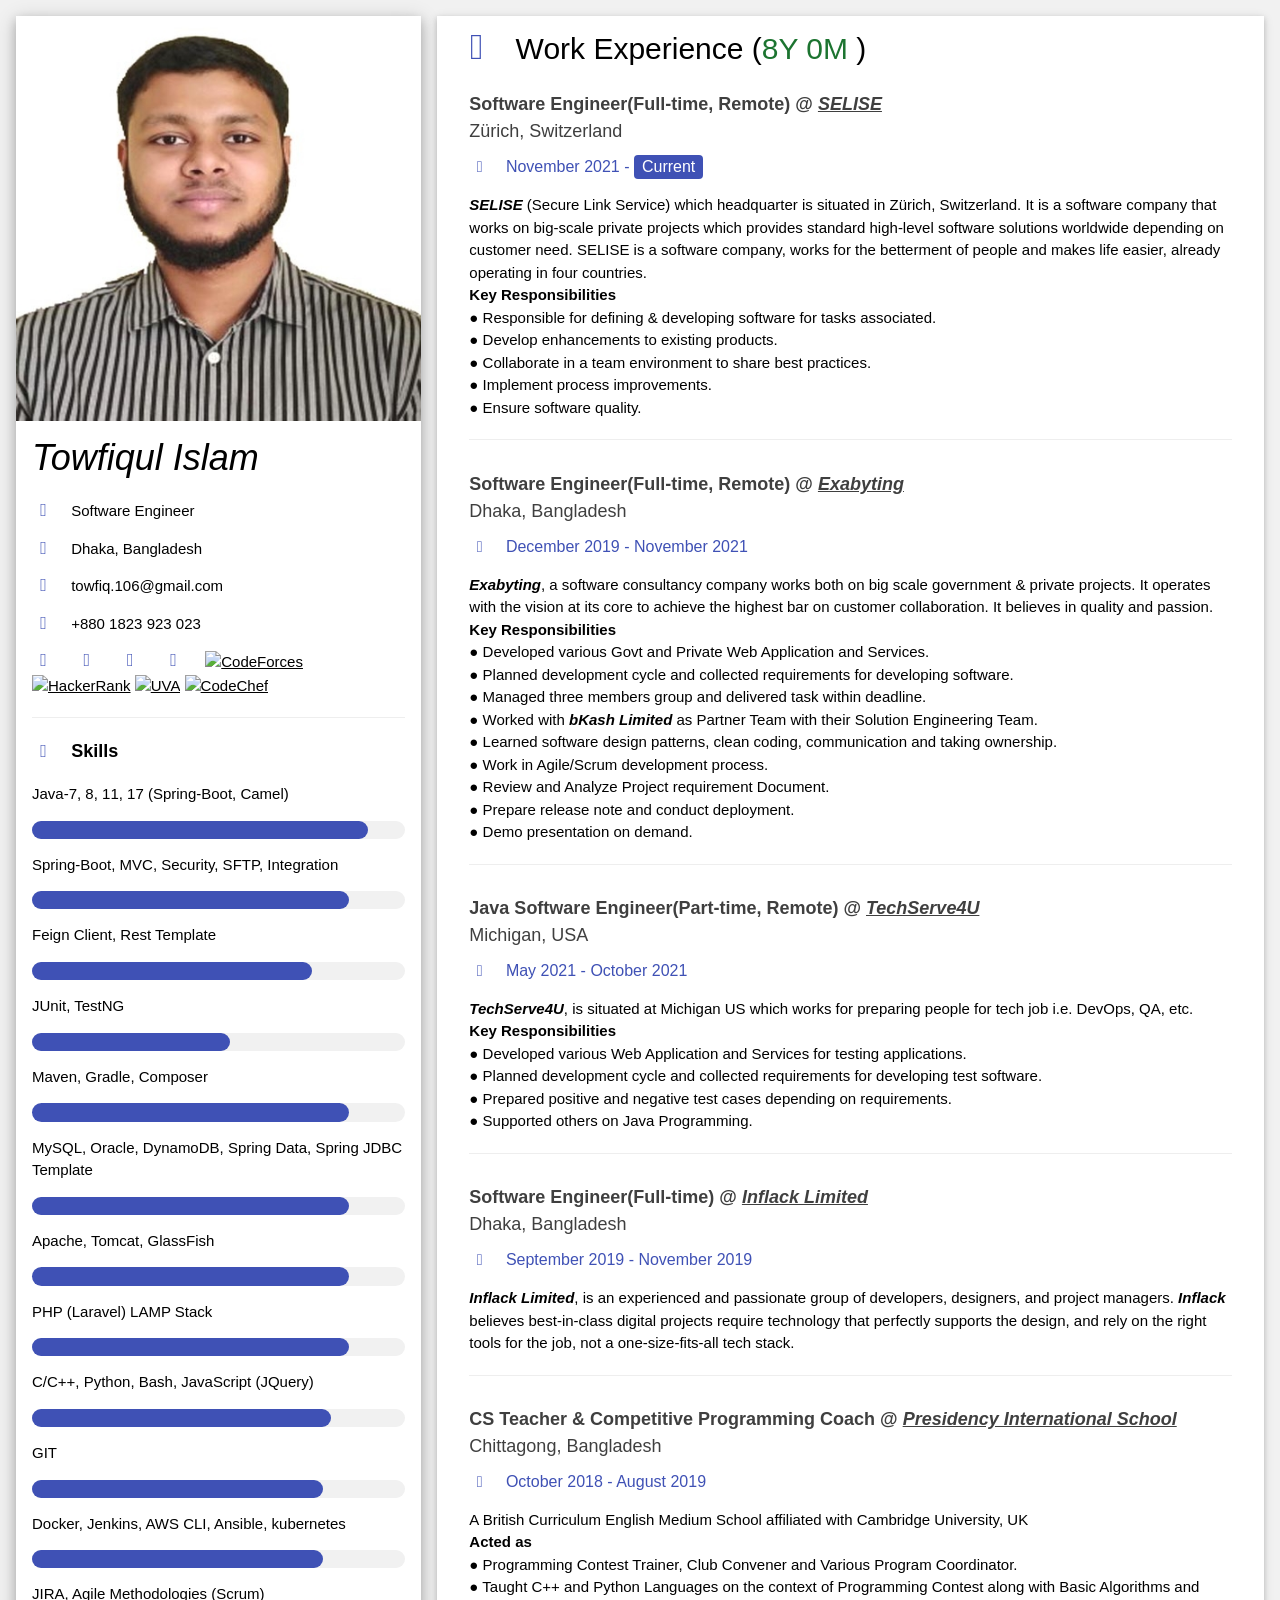
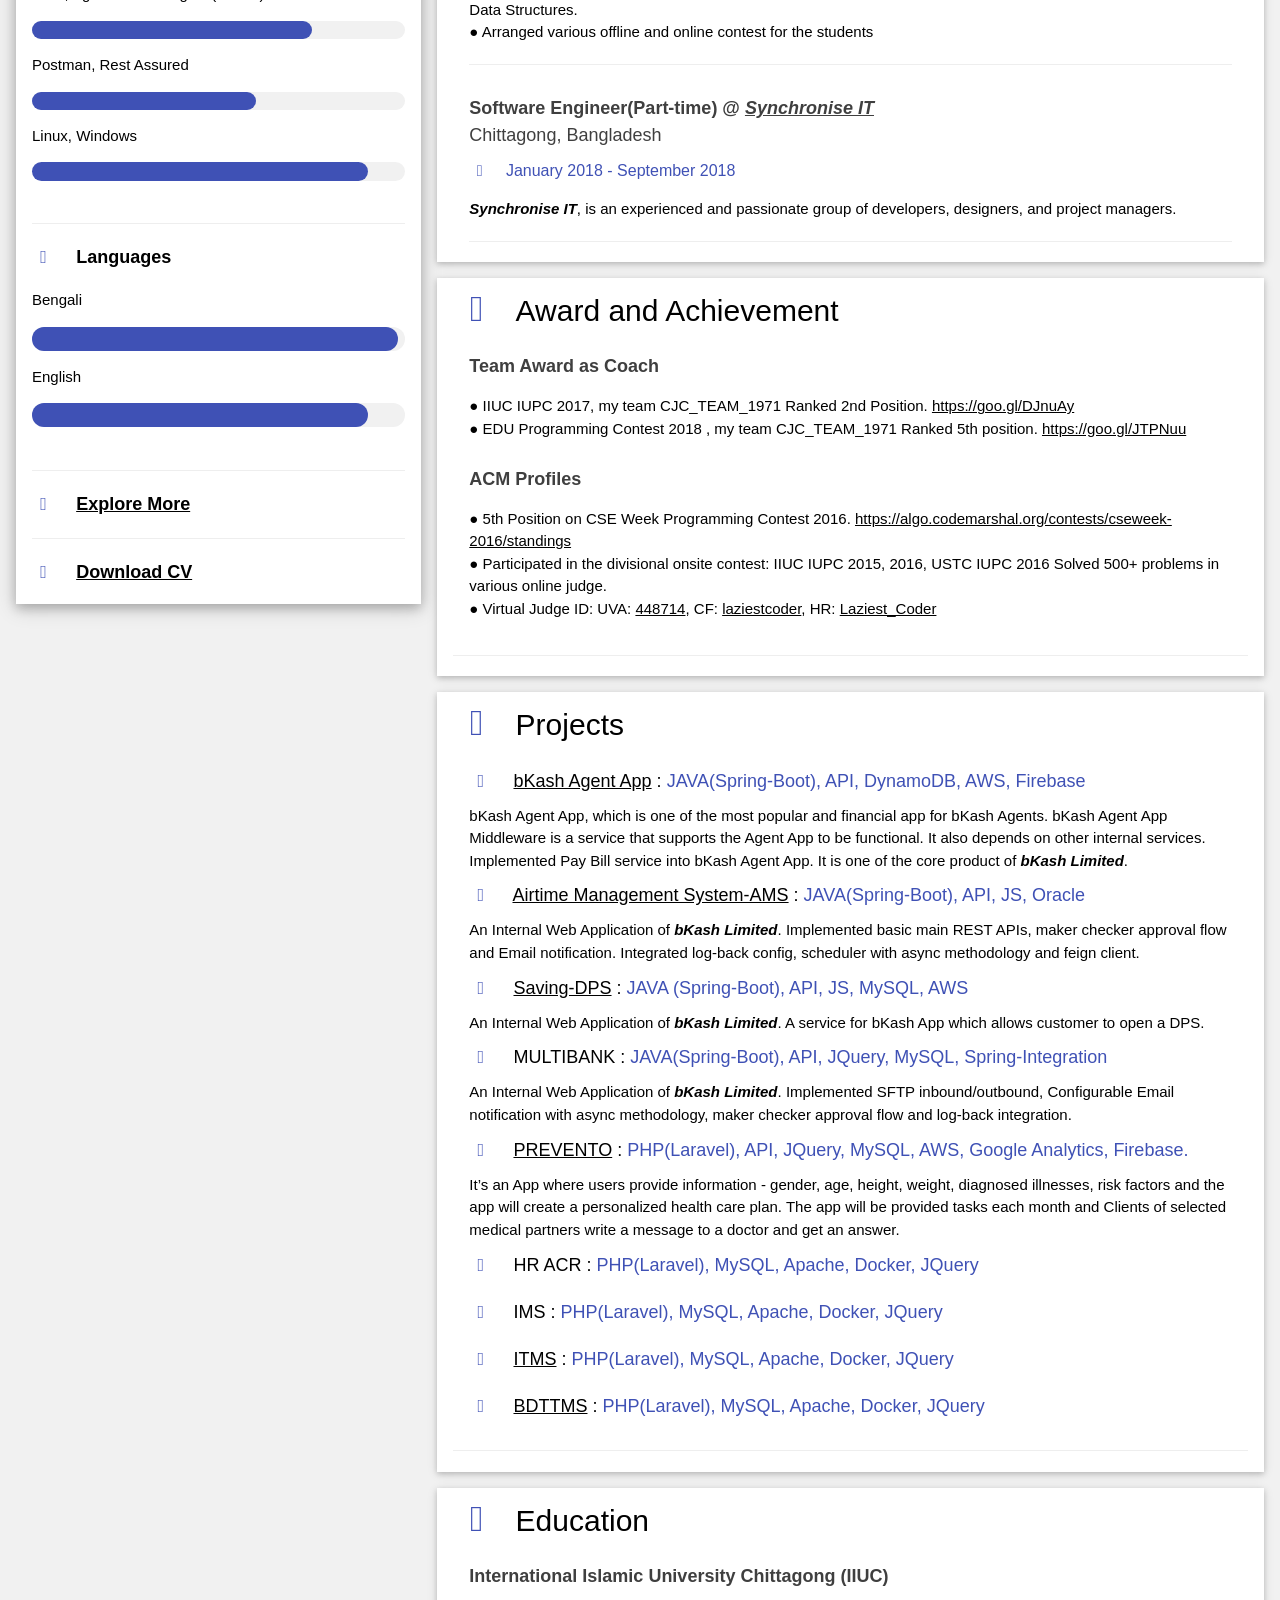
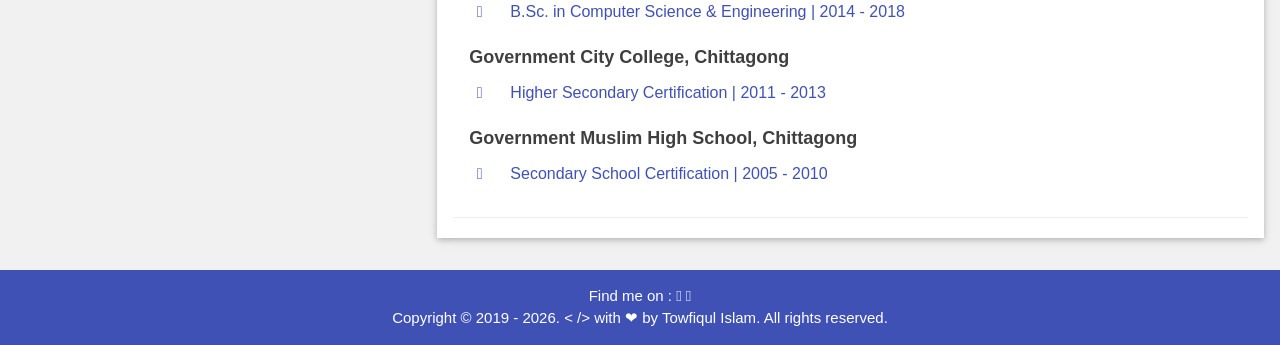
==== index.html @ 6111f824 "image style modified for responsive design i.e mobile" ====
<!DOCTYPE html>
<html lang="EN">
<head>
    <meta http-equiv="Content-Type" content="text/html; charset=UTF-8">
    <title> Towfiqul Islam - Software Engineer </title>
    <script src="https://use.fontawesome.com/5bed298019.js"></script>
    <meta name="viewport" content="width=device-width, initial-scale=1">
    <link rel="stylesheet" href="css/w3.css">
    <link rel="stylesheet" href="css/style.css">
    <link rel="stylesheet" href="css/font-awesome.min.css">
</head>
<body class="w3-light-grey">

<!-- Page Container -->
<div class="w3-content w3-margin-top" style="max-width:1400px;">

    <!-- The Grid -->
    <div class="w3-row-padding">

        <!-- Left Column -->
        <div class="w3-third">

            <div class="w3-white w3-text-black w3-card-4">
                <div class="w3-display-container">
                    <a href="https://laziestcoder.github.io"><img src="Towfiqul%20Islam.jpg" style="width:100%"
                       id="profile_image" alt="Towfiqul Islam" title="Towfiqul Islam"></a>
                </div>
                <div class="w3-container">
                    <h1><em>Towfiqul Islam</em></h1>
                    <p><i class="fa fa-briefcase fa-fw w3-margin-right w3-large w3-text-indigo"></i>Software Engineer
                    </p>
                    <p><i class="fa fa-home fa-fw w3-margin-right w3-large w3-text-indigo"></i>Dhaka, Bangladesh</p>
                    <p><i class="fa fa-envelope fa-fw w3-margin-right w3-large w3-text-indigo"></i>towfiq.106@gmail.com
                    </p>
                    <p><i class="fa fa-phone fa-fw w3-margin-right w3-large w3-text-indigo"></i>+880 1823 923 023</p>
                    <p><i class="fa fa-link fa-fw w3-margin-right w3-large w3-text-indigo"></i>
                        <a href="https://github.com/laziestcoder" target="_blank" content="GitHub" type="link">
                            <i class="fa fa-github fa-fw w3-margin-right w3-large w3-text-indigo"></i></a>
                        <a href="https://stackoverflow.com/users/6688908/laziestcoder" target="_blank"
                           content="stack-overflow" type="link">
                            <i class="fa fa-stack-overflow fa-fw w3-margin-right w3-large w3-text-indigo"></i></a>
                        <a href="https://www.linkedin.com/in/towfiq106/" target="_blank"
                           content="LinkedIn" type="link">
                            <i class="fa fa-linkedin fa-fw w3-margin-right w3-large w3-text-indigo"></i></a>
                        <a href="https://codeforces.com/profile/laziestcoder" target="_blank"
                           content="CodeForces" type="link">
                            <img height="36" width="36"
                                 src="https://www.stopstalk.com/stopstalk/static/images/codeforces_logo.png"
                                 alt="CodeForces"/></a>
                        <a href="https://www.hackerrank.com/Laziest_Coder" target="_blank"
                           content="HackerRank" type="link">
                            <img height="36" width="36"
                                 src="https://www.stopstalk.com/stopstalk/static/images/hackerrank_logo.png"
                                 alt="HackerRank"/></a>
                        <a href="https://uhunt.onlinejudge.org/id/448714" target="_blank"
                           content="UVA" type="link">
                            <img height="36" width="36"
                                 src="https://www.stopstalk.com/stopstalk/static/images/uva_logo.png"
                                 alt="UVA"/></a>
                        <a href="https://www.codechef.com/users/alfa106" target="_blank"
                           content="CodeChef" type="link">
                            <img height="36" width="36"
                                 src="https://www.stopstalk.com/stopstalk/static/images/codechef_logo.png"
                                 alt="CodeChef"/></a>
                    </p>
                    <hr>

                    <p class="w3-large"><b><i class="fa fa-asterisk fa-fw w3-margin-right w3-text-indigo"></i>Skills</b>
                    </p>

                    <p>Java-7, 8, 11, 17 (Spring-Boot, Camel) </p>
                    <div class="w3-light-grey w3-round-xlarge w3-small">
                        <div class="w3-container w3-center w3-round-xlarge w3-indigo" style="width:90%">
                            <div class="w3-center w3-text-white">&nbsp;</div>
                        </div>
                    </div>

                    <p>Spring-Boot, MVC, Security, SFTP, Integration</p>
                    <div class="w3-light-grey w3-round-xlarge w3-small">
                        <div class="w3-container w3-center w3-round-xlarge w3-indigo" style="width:85%">
                            <div class="w3-center w3-text-white">&nbsp;</div>
                        </div>
                    </div>

                    <p>Feign Client, Rest Template </p>
                    <div class="w3-light-grey w3-round-xlarge w3-small">
                        <div class="w3-container w3-center w3-round-xlarge w3-indigo" style="width:75%">
                            <div class="w3-center w3-text-white">&nbsp;</div>
                        </div>
                    </div>

                    <p>JUnit, TestNG</p>
                    <div class="w3-light-grey w3-round-xlarge w3-small">
                        <div class="w3-container w3-center w3-round-xlarge w3-indigo" style="width:53%">
                            <div class="w3-center w3-text-white">&nbsp;</div>
                        </div>
                    </div>

                    <p>Maven, Gradle, Composer</p>
                    <div class="w3-light-grey w3-round-xlarge w3-small">
                        <div class="w3-container w3-center w3-round-xlarge w3-indigo" style="width:85%">
                            <div class="w3-center w3-text-white">&nbsp;</div>
                        </div>
                    </div>

                    <p>MySQL, Oracle, DynamoDB, Spring Data, Spring JDBC Template</p>
                    <div class="w3-light-grey w3-round-xlarge w3-small">
                        <div class="w3-container w3-center w3-round-xlarge w3-indigo" style="width:85%">
                            <div class="w3-center w3-text-white">&nbsp;</div>
                        </div>
                    </div>

                    <p>Apache, Tomcat, GlassFish </p>
                    <div class="w3-light-grey w3-round-xlarge w3-small">
                        <div class="w3-container w3-center w3-round-xlarge w3-indigo" style="width:85%">
                            <div class="w3-center w3-text-white">&nbsp;</div>
                        </div>
                    </div>

                    <p>PHP (Laravel) LAMP Stack</p>
                    <div class="w3-light-grey w3-round-xlarge w3-small">
                        <div class="w3-container w3-center w3-round-xlarge w3-indigo" style="width:85%">
                            <div class="w3-center w3-text-white">&nbsp;</div>
                        </div>
                    </div>

                    <p>C/C++, Python, Bash, JavaScript (JQuery)</p>
                    <div class="w3-light-grey w3-round-xlarge w3-small">
                        <div class="w3-container w3-center w3-round-xlarge w3-indigo" style="width:80%">
                            <div class="w3-center w3-text-white">&nbsp;</div>
                        </div>
                    </div>

                    <p>GIT</p>
                    <div class="w3-light-grey w3-round-xlarge w3-small">
                        <div class="w3-container w3-center w3-round-xlarge w3-indigo" style="width:78%">
                            <div class="w3-center w3-text-white">&nbsp;</div>
                        </div>
                    </div>

                    <p>Docker, Jenkins, AWS CLI, Ansible, kubernetes</p>
                    <div class="w3-light-grey w3-round-xlarge w3-small">
                        <div class="w3-container w3-center w3-round-xlarge w3-indigo" style="width:78%">
                            <div class="w3-center w3-text-white">&nbsp;</div>
                        </div>
                    </div>

                    <p>JIRA, Agile Methodologies (Scrum)</p>
                    <div class="w3-light-grey w3-round-xlarge w3-small">
                        <div class="w3-container w3-center w3-round-xlarge w3-indigo" style="width:75%">
                            <div class="w3-center w3-text-white">&nbsp;</div>
                        </div>
                    </div>

                    <p>Postman, Rest Assured</p>
                    <div class="w3-light-grey w3-round-xlarge w3-small">
                        <div class="w3-container w3-center w3-round-xlarge w3-indigo" style="width:60%">
                            <div class="w3-center w3-text-white">&nbsp;</div>
                        </div>
                    </div>

                    <p>Linux, Windows</p>
                    <div class="w3-light-grey w3-round-xlarge w3-small">
                        <div class="w3-container w3-center w3-round-xlarge w3-indigo" style="width:90%">
                            <div class="w3-center w3-text-white">&nbsp;</div>
                        </div>
                    </div>

                    <br>
                    <hr>

                    <p class="w3-large w3-text-theme"><b>
                        <i class="fa fa-globe fa-fw w3-margin-right w3-text-indigo"></i>
                        Languages</b>
                    </p>
                    <p>Bengali</p>
                    <div class="w3-light-grey w3-round-xlarge w3-small">
                        <div class="w3-round-xlarge w3-indigo" style="height:24px;width:98%"></div>
                    </div>
                    <p>English</p>
                    <div class="w3-light-grey w3-round-xlarge w3-small">
                        <div class="w3-round-xlarge w3-indigo" style="height:24px;width:90%"></div>
                    </div>
                    <br>
                    <hr>

                    <p class="w3-large w3-text-theme"><b>
                        <i class="fa fa-bars fa-fw w3-margin-right w3-text-indigo"></i>
                        <a target="_blank" href="cv.html">Explore More</a></b>
                    <hr>

                    <p class="w3-large w3-text-theme"><b>
                        <i class="fa fa-file fa-fw w3-margin-right w3-text-indigo"></i>
                        <a target="_blank" href="Towfiqul_Islam.pdf">Download CV</a></b>
                    </p>

                </div>
            </div>

            <!-- End Left Column -->
        </div>

        <!-- Right Column -->
        <div class="w3-twothird">
            <div class="w3-container w3-card w3-white w3-margin-bottom">
                <h2 class="w3-text-black"><i
                        class="fa fa-suitcase fa-fw w3-margin-right w3-xxlarge w3-text-indigo"></i>Work Experience
                    (<span style="color: #1c7430" id="totalExperience">0</span>)</h2>
                <div class="w3-container">
                    <h5 class="w3-opacity-min"><b>Software Engineer(Full-time, Remote) @
                        <a href="http://selise.ch" target="_blank"><em>SELISE</em></a></b>
                        <br>Zürich, Switzerland</h5>
                    <h6 class="w3-text-indigo"><i class="fa fa-calendar fa-fw w3-margin-right"></i>November 2021 -
                        <span class="w3-tag w3-indigo w3-round">Current</span></h6>
                    <p>
                        <b><em>SELISE</em></b> (Secure Link Service) which headquarter is situated in
                        Zürich, Switzerland. It is a software company that works on big-scale private
                        projects which provides standard high-level software solutions worldwide
                        depending on customer need. SELISE is a software company, works for the
                        betterment of people and makes life easier, already operating in four countries.
                        <br>
                        <b>Key Responsibilities</b>
                        <br>
                        ● Responsible for defining & developing software for tasks associated.<br>
                        ● Develop enhancements to existing products.<br>
                        ● Collaborate in a team environment to share best practices.<br>
                        ● Implement process improvements.<br>
                        ● Ensure software quality.<br>
                    </p>
                    <hr>
                </div>

                <div class="w3-container">
                    <h5 class="w3-opacity-min"><b>Software Engineer(Full-time, Remote) @
                        <a href="http://exabyting.com" target="_blank"><em>Exabyting</em></a></b>
                        <br>Dhaka, Bangladesh</h5>
                    <h6 class="w3-text-indigo"><i class="fa fa-calendar fa-fw w3-margin-right"></i>December 2019 -
                        November 2021</h6>
                    <p>
                        <b><em>Exabyting</em></b>, a software consultancy company works both on big scale government &
                        private
                        projects. It operates with the vision at its core to achieve the highest bar on customer
                        collaboration. It believes in quality and passion.<br>
                        <b>Key Responsibilities</b><br>
                        ● Developed various Govt and Private Web Application and Services.<br>
                        ● Planned development cycle and collected requirements for developing software.<br>
                        ● Managed three members group and delivered task within deadline.<br>
                        ● Worked with <em><b><a href="https://www.bkash.com/"
                                                style="color: #000000; text-decoration: none; ">bKash
                        Limited</a></b></em>
                        as Partner Team with their Solution Engineering Team.<br>
                        ● Learned software design patterns, clean coding, communication and taking ownership.<br>
                        ● Work in Agile/Scrum development process.<br>
                        ● Review and Analyze Project requirement Document.<br>
                        ● Prepare release note and conduct deployment.<br>
                        ● Demo presentation on demand.<br>
                    </p>
                    <hr>
                </div>

                <div class="w3-container">
                    <h5 class="w3-opacity-min"><b>Java Software Engineer(Part-time, Remote) @
                        <a href="https://techserve4u.com" target="_blank"><em>TechServe4U</em></a></b>
                        <br>Michigan, USA</h5>
                    <h6 class="w3-text-indigo"><i class="fa fa-calendar fa-fw w3-margin-right"></i>May 2021 -
                        October 2021</h6>
                    <p>
                        <b><em>TechServe4U</em></b>, is situated at Michigan US which works for preparing people for
                        tech job i.e. DevOps, QA, etc.<br>
                        <b>Key Responsibilities</b><br>
                        ● Developed various Web Application and Services for testing applications.<br>
                        ● Planned development cycle and collected requirements for developing test software.<br>
                        ● Prepared positive and negative test cases depending on requirements.<br>
                        ● Supported others on Java Programming.<br>
                    </p>
                    <hr>
                </div>

                <div class="w3-container">
                    <h5 class="w3-opacity-min"><b>Software Engineer(Full-time) @
                        <a href="https://inflack.com" target="_blank"><em>Inflack Limited</em></a></b>
                    <br>Dhaka, Bangladesh</h5>
                    <h6 class="w3-text-indigo"><i class="fa fa-calendar fa-fw w3-margin-right"></i>September 2019 -
                        November 2019</h6>
                    <p>
                        <b><em>Inflack Limited</em></b>, is an experienced and passionate group of developers,
                        designers, and project managers. <b><em>Inflack</em></b> believes best-in-class digital projects
                        require technology that perfectly supports the design, and rely on the right tools for the
                        job, not a one-size-fits-all tech stack.
                        <br>
                    </p>
                    <hr>
                </div>

                <div class="w3-container">
                    <h5 class="w3-opacity-min"><b>CS Teacher & Competitive Programming Coach @
                        <a href="http://www.presidencybd.edu.bd/web/" target="_blank"><em>Presidency International
                            School</em></a></b>
                        <br>Chittagong, Bangladesh</h5>
                    <h6 class="w3-text-indigo"><i class="fa fa-calendar fa-fw w3-margin-right"></i>October 2018 - August
                        2019
                    </h6>
                    <p>A British Curriculum English Medium School affiliated with Cambridge University, UK<br>
                        <b>Acted as</b>
                        <br>
                        ● Programming Contest Trainer, Club Convener and Various Program Coordinator.
                        <br>
                        ● Taught C++ and Python Languages on the context of
                        Programming Contest along with Basic Algorithms and Data
                        Structures.
                        <br>
                        ● Arranged various offline and online contest for the students
                    </p>
                    <hr>
                </div>

                <div class="w3-container">
                    <h5 class="w3-opacity-min"><b>Software Engineer(Part-time) @
                        <a href="#"><em>Synchronise IT</em></a></b>
                        <br>Chittagong, Bangladesh</h5>
                    <h6 class="w3-text-indigo"><i class="fa fa-calendar fa-fw w3-margin-right"></i>January 2018 -
                        September 2018</h6>
                    <p>
                        <b><em>Synchronise IT</em></b>, is an experienced and passionate group of developers,
                        designers, and project managers.
                        <br>
                    </p>
                    <hr>
                </div>
            </div>

            <div class="w3-container w3-card w3-white w3-margin-bottom">

                <h2 class="w3-text-black"><i
                        class="fa fa-trophy fa-fw w3-margin-right w3-xxlarge w3-text-indigo"></i>Award and Achievement
                </h2>

                <div class="w3-container">
                    <h5 class="w3-opacity-min"><b>Team Award as Coach</b></h5>
                    <p>
                        ● IIUC IUPC 2017, my team CJC_TEAM_1971 Ranked 2nd Position. <a href="https://goo.gl/DJnuAy">https://goo.gl/DJnuAy</a>
                        <br>
                        ● EDU Programming Contest 2018 , my team CJC_TEAM_1971 Ranked 5th position. <a
                            href=" https://goo.gl/JTPNuu">https://goo.gl/JTPNuu</a>
                    </p>
                </div>

                <div class="w3-container">
                    <h5 class="w3-opacity-min"><b>ACM Profiles</b></h5>
                    <p>
                        ● 5th Position on CSE Week Programming Contest 2016.
                        <a href="https://algo.codemarshal.org/contests/cseweek-2016/standings">
                            https://algo.codemarshal.org/contests/cseweek-2016/standings</a>
                        <br>
                        ● Participated in the divisional onsite contest: IIUC IUPC 2015, 2016, USTC IUPC 2016
                        Solved 500+ problems in various online judge. <br>
                        ● Virtual Judge ID: UVA: <a href="https://uhunt.onlinejudge.org/id/448714">448714</a>,
                        CF: <a href="http://codeforces.com/profile/laziestcoder">laziestcoder</a>,
                        HR: <a href="https://www.hackerrank.com/Laziest_Coder?hr_r=1">Laziest_Coder</a>
                    </p>
                </div>

                <hr>
            </div>

            <div class="w3-container w3-card w3-white w3-margin-bottom">

                <h2 class="w3-text-black"><i
                        class="fa fa-product-hunt fa-fw w3-margin-right w3-xxlarge w3-text-indigo"></i>Projects</h2>
                <div class="w3-container">
                    <h5 class="w3-opacity-off">
                        <i class="fa fa-pagelines fa-fw w3-margin-right w3-large w3-text-indigo"></i>
                        <a href="https://play.google.com/store/apps/details?id=com.bkash.businessapp&hl=en&gl=US">
                            bKash Agent App</a> : <span
                            class="w3-text-indigo"> JAVA(Spring-Boot), API, DynamoDB, AWS, Firebase </span>
                    </h5>
                    <span>bKash Agent App, which is one of the most popular and financial app for bKash Agents. bKash
                        Agent App Middleware is a service that supports the Agent App to be functional. It also depends
                        on other internal services. Implemented Pay Bill service into bKash Agent App. It is one of the
                        core product of <em><b><a href="https://www.bkash.com/"
                                                  style="color: #000000; text-decoration: none; ">bKash Limited</a></b></em>.
                    </span>
                </div>

                <div class="w3-container">
                    <h5 class="w3-opacity-off">
                        <i class="fa fa-pagelines fa-fw w3-margin-right w3-large w3-text-indigo"></i>
                        <a href="https://play.google.com/store/apps/details?id=com.bKash.customerapp&hl=en&gl=US">
                            Airtime Management System-AMS</a> : <span
                            class="w3-text-indigo"> JAVA(Spring-Boot), API, JS, Oracle </span>
                    </h5>
                    <span>An Internal Web Application of <em><b><a href="https://www.bkash.com/"
                                                                   style="color: #000000; text-decoration: none; ">bKash Limited</a></b></em>. Implemented basic main REST APIs, maker checker
                        approval flow and Email notification. Integrated log-back config, scheduler with async
                        methodology and feign client.</span>
                </div>

                <div class="w3-container">
                    <h5 class="w3-opacity-off">
                        <i class="fa fa-pagelines fa-fw w3-margin-right w3-large w3-text-indigo"></i>
                        <a href="https://play.google.com/store/apps/details?id=com.bKash.customerapp&hl=en&gl=US">
                            Saving-DPS</a> : <span
                            class="w3-text-indigo"> JAVA (Spring-Boot), API, JS, MySQL, AWS </span>
                    </h5>
                    <span>An Internal Web Application of <em><b><a href="https://www.bkash.com/"
                                                                   style="color: #000000; text-decoration: none; ">bKash Limited</a></b></em>. A service for bKash App which allows customer
                        to open a DPS.</span>
                </div>

                <div class="w3-container">
                    <h5 class="w3-opacity-off">
                        <i class="fa fa-pagelines fa-fw w3-margin-right w3-large w3-text-indigo"></i>
                        MULTIBANK : <span
                            class="w3-text-indigo"> JAVA(Spring-Boot), API, JQuery, MySQL, Spring-Integration </span>
                    </h5>
                    <span>An Internal Web Application of <em><b><a href="https://www.bkash.com/"
                                                                   style="color: #000000; text-decoration: none; ">bKash Limited</a></b></em>. Implemented SFTP inbound/outbound, Configurable
                        Email notification with async methodology, maker checker approval flow and log-back integration.</span>
                </div>

                <div class="w3-container">
                    <h5 class="w3-opacity-off">
                        <i class="fa fa-pagelines fa-fw w3-margin-right w3-large w3-text-indigo"></i>
                        <a href="https://play.google.com/store/apps/details?id=lt.prevento&hl=en_NZ">PREVENTO</a> :
                        <span
                                class="w3-text-indigo"> PHP(Laravel), API, JQuery, MySQL, AWS, Google Analytics, Firebase. </span>
                    </h5>
                    <span>It’s an App where users provide information - gender, age, height, weight, diagnosed illnesses,
                    risk factors and the app will create a personalized health care plan. The app will be provided
                    tasks each month and Clients of selected medical partners write a message to a doctor and get an
                    answer.</span>
                </div>

                <div class="w3-container">
                    <h5 class="w3-opacity-off">
                        <i class="fa fa-pagelines fa-fw w3-margin-right w3-large w3-text-indigo"></i>
                        HR ACR : <span class="w3-text-indigo"> PHP(Laravel), MySQL, Apache, Docker, JQuery </span>
                    </h5>
                </div>

                <div class="w3-container">
                    <h5 class="w3-opacity-off">
                        <i class="fa fa-pagelines fa-fw w3-margin-right w3-large w3-text-indigo"></i>
                        IMS : <span class="w3-text-indigo"> PHP(Laravel), MySQL, Apache, Docker, JQuery </span>
                    </h5>
                </div>

                <div class="w3-container">
                    <h5 class="w3-opacity-off">
                        <i class="fa fa-pagelines fa-fw w3-margin-right w3-large w3-text-indigo"></i>
                        <a href="http://itms.herokuapp.com/" target="_blank" content="ITMS" type="link">
                            ITMS</a> : <span
                            class="w3-text-indigo"> PHP(Laravel), MySQL, Apache, Docker, JQuery </span>
                    </h5>
                </div>

                <div class="w3-container">
                    <h5 class="w3-opacity-off">
                        <i class="fa fa-pagelines fa-fw w3-margin-right w3-large w3-text-indigo"></i>
                        <a href="http://bdttms.herokuapp.com/" target="_blank" content="BDTTMS" type="link">
                            BDTTMS</a> : <span
                            class="w3-text-indigo"> PHP(Laravel), MySQL, Apache, Docker, JQuery </span>
                    </h5>
                </div>

                <hr>
            </div>

            <div class="w3-container w3-card w3-white w3-margin-bottom">

                <h2 class="w3-text-black"><i
                        class="fa fa-certificate fa-fw w3-margin-right w3-xxlarge w3-text-indigo"></i>Education</h2>

                <div class="w3-container">
                    <h5 class="w3-opacity-min"><b>International Islamic University Chittagong (IIUC)</b></h5>
                    <h6 class="w3-text-indigo"><i class="fa fa-calendar fa-fw w3-margin-right"></i>
                        B.Sc. in Computer Science & Engineering | 2014 - 2018</h6>
                </div>

                <div class="w3-container">
                    <h5 class="w3-opacity-min"><b>Government City College, Chittagong</b></h5>
                    <h6 class="w3-text-indigo"><i class="fa fa-calendar fa-fw w3-margin-right"></i>
                        Higher Secondary Certification | 2011 - 2013</h6>
                </div>

                <div class="w3-container">
                    <h5 class="w3-opacity-min"><b>Government Muslim High School, Chittagong</b></h5>
                    <h6 class="w3-text-indigo"><i class="fa fa-calendar fa-fw w3-margin-right"></i>
                        Secondary School Certification | 2005 - 2010</h6>
                </div>

                <hr>
            </div>

            <!-- End Right Column -->
        </div>

        <!-- End Grid -->
    </div>

    <!-- End Page Container -->
</div>

<footer class="w3-container w3-indigo w3-center w3-margin-top">
    <p>Find me on :
        <a target='_blank' href="https://fb.com/towfiq.106"><i class="fa fa-facebook-official w3-hover-opacity"></i></a>
        <a target='_blank' href="https://twitter.com/TowfiqIslam"><i class="fa fa-twitter w3-hover-opacity"></i></a>
        <br>
        Copyright &copy; 2019 - <span id="currentYear">2020</span>. < /> with &#10084; by
        <a target="_blank" href="http://github.com/laziestcoder"
           style="text-decoration: none; color: #FFFFFF;">Towfiqul Islam</a>. All rights reserved.
    </p>

</footer>

<script type="application/javascript" src="https://ajax.googleapis.com/ajax/libs/jquery/3.5.1/jquery.min.js"></script>
<script type="application/javascript" src="js/towfiq.js"></script>

</body>
</html>
---- css/style.css ----
/* cyrillic-ext */
@font-face {
  font-family: 'Roboto';
  font-style: normal;
  font-weight: 400;
  src: local('Roboto'), local('Roboto-Regular'), url(https://fonts.gstatic.com/s/roboto/v20/KFOmCnqEu92Fr1Mu72xKOzY.woff2) format('woff2');
  unicode-range: U+0460-052F, U+1C80-1C88, U+20B4, U+2DE0-2DFF, U+A640-A69F, U+FE2E-FE2F;
}
/* cyrillic */
@font-face {
  font-family: 'Roboto';
  font-style: normal;
  font-weight: 400;
  src: local('Roboto'), local('Roboto-Regular'), url(https://fonts.gstatic.com/s/roboto/v20/KFOmCnqEu92Fr1Mu5mxKOzY.woff2) format('woff2');
  unicode-range: U+0400-045F, U+0490-0491, U+04B0-04B1, U+2116;
}
/* greek-ext */
@font-face {
  font-family: 'Roboto';
  font-style: normal;
  font-weight: 400;
  src: local('Roboto'), local('Roboto-Regular'), url(https://fonts.gstatic.com/s/roboto/v20/KFOmCnqEu92Fr1Mu7mxKOzY.woff2) format('woff2');
  unicode-range: U+1F00-1FFF;
}
/* greek */
@font-face {
  font-family: 'Roboto';
  font-style: normal;
  font-weight: 400;
  src: local('Roboto'), local('Roboto-Regular'), url(https://fonts.gstatic.com/s/roboto/v20/KFOmCnqEu92Fr1Mu4WxKOzY.woff2) format('woff2');
  unicode-range: U+0370-03FF;
}
/* vietnamese */
@font-face {
  font-family: 'Roboto';
  font-style: normal;
  font-weight: 400;
  src: local('Roboto'), local('Roboto-Regular'), url(https://fonts.gstatic.com/s/roboto/v20/KFOmCnqEu92Fr1Mu7WxKOzY.woff2) format('woff2');
  unicode-range: U+0102-0103, U+0110-0111, U+1EA0-1EF9, U+20AB;
}
/* latin-ext */
@font-face {
  font-family: 'Roboto';
  font-style: normal;
  font-weight: 400;
  src: local('Roboto'), local('Roboto-Regular'), url(https://fonts.gstatic.com/s/roboto/v20/KFOmCnqEu92Fr1Mu7GxKOzY.woff2) format('woff2');
  unicode-range: U+0100-024F, U+0259, U+1E00-1EFF, U+2020, U+20A0-20AB, U+20AD-20CF, U+2113, U+2C60-2C7F, U+A720-A7FF;
}
/* latin */
@font-face {
  font-family: 'Roboto';
  font-style: normal;
  font-weight: 400;
  src: local('Roboto'), local('Roboto-Regular'), url(https://fonts.gstatic.com/s/roboto/v20/KFOmCnqEu92Fr1Mu4mxK.woff2) format('woff2');
  unicode-range: U+0000-00FF, U+0131, U+0152-0153, U+02BB-02BC, U+02C6, U+02DA, U+02DC, U+2000-206F, U+2074, U+20AC, U+2122, U+2191, U+2193, U+2212, U+2215, U+FEFF, U+FFFD;
}
.footer_bottom {
  min-height: 20px;
  background-color: #23272b;
  color: #aaaaaa;
  text-align: center;
  font-size: 20px;
  padding-top: 10px;
  padding-bottom: 10px;
}

.container{
  margin-top: 20px;
}
.svg-inline--fa {
  display: inline-block;
  font-size: inherit;
  height: 1em;
  overflow: visible;
  vertical-align: -.125em;
}

@media only screen and (max-width: 480px) {
  #profile_image{
    width: 250px !important;
    height: 250px !important;
    display: block;
    margin-left: auto;
    margin-right: auto;
  }
}
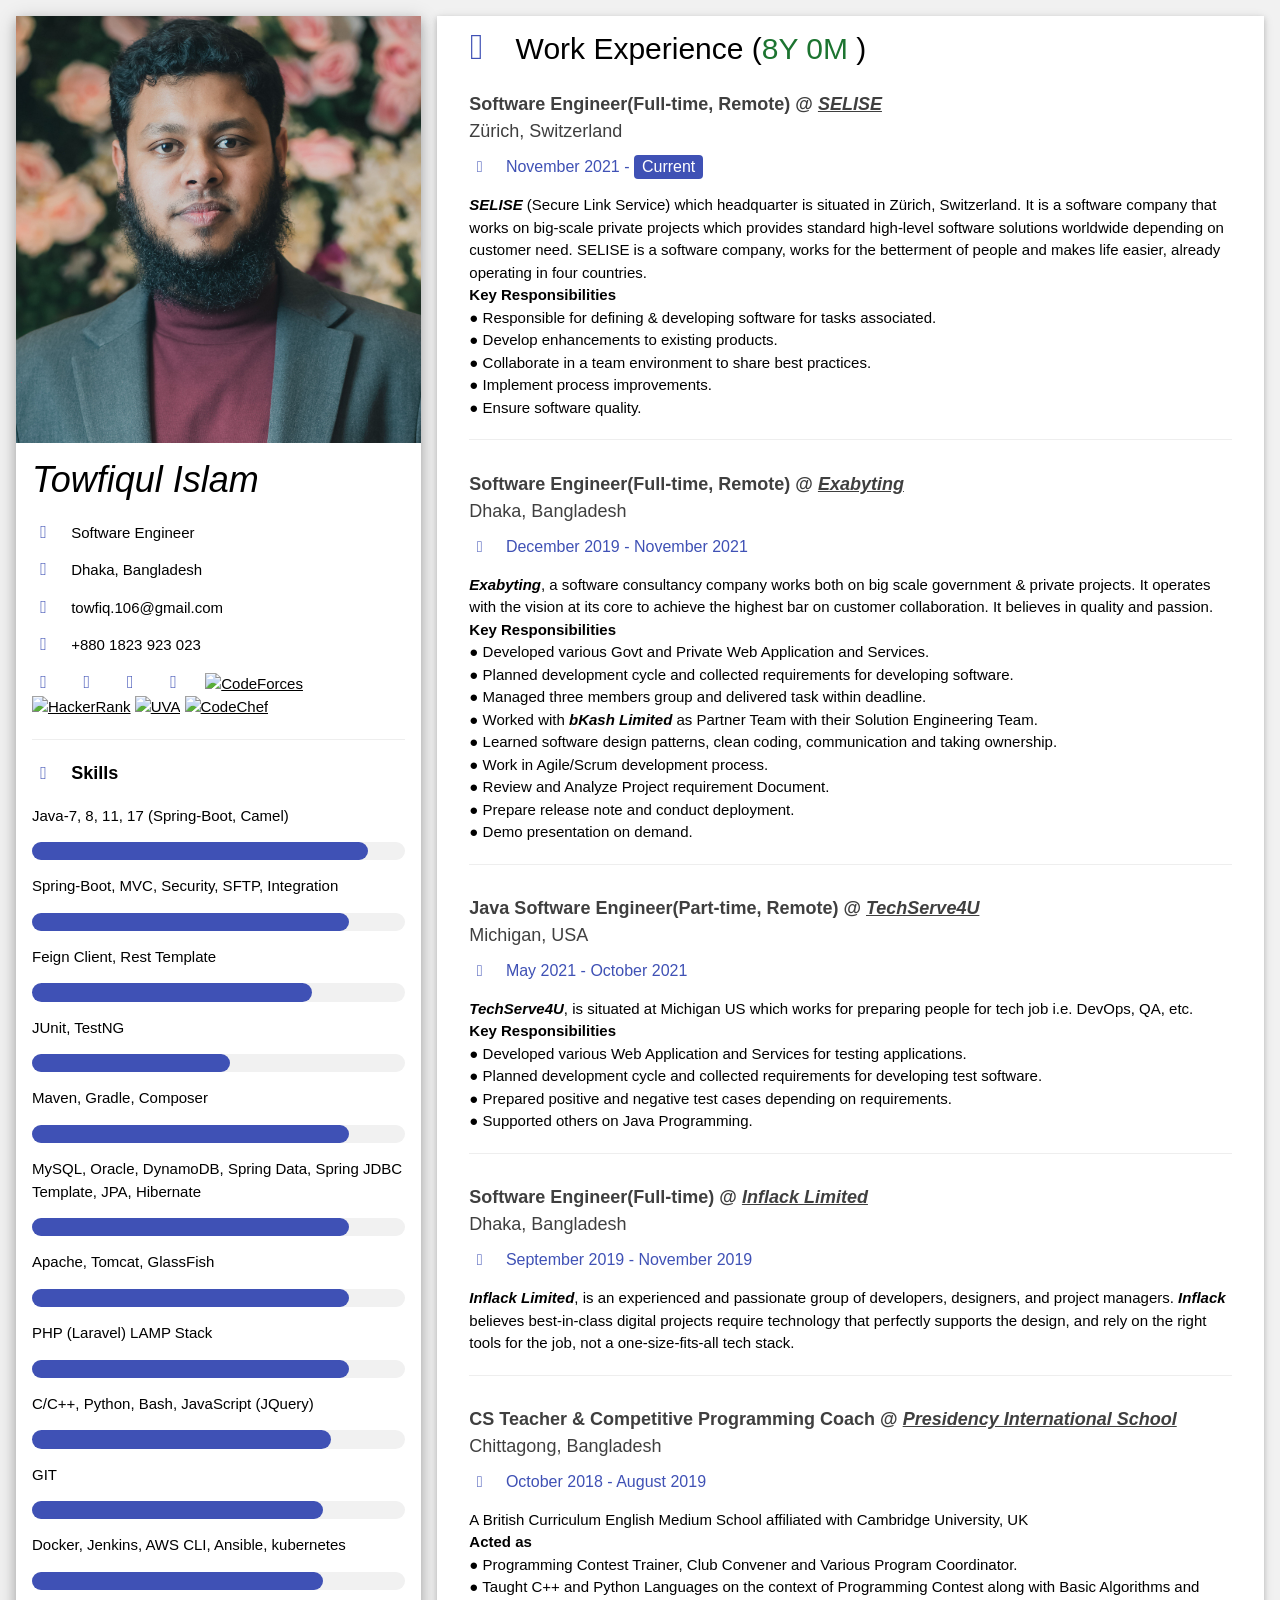
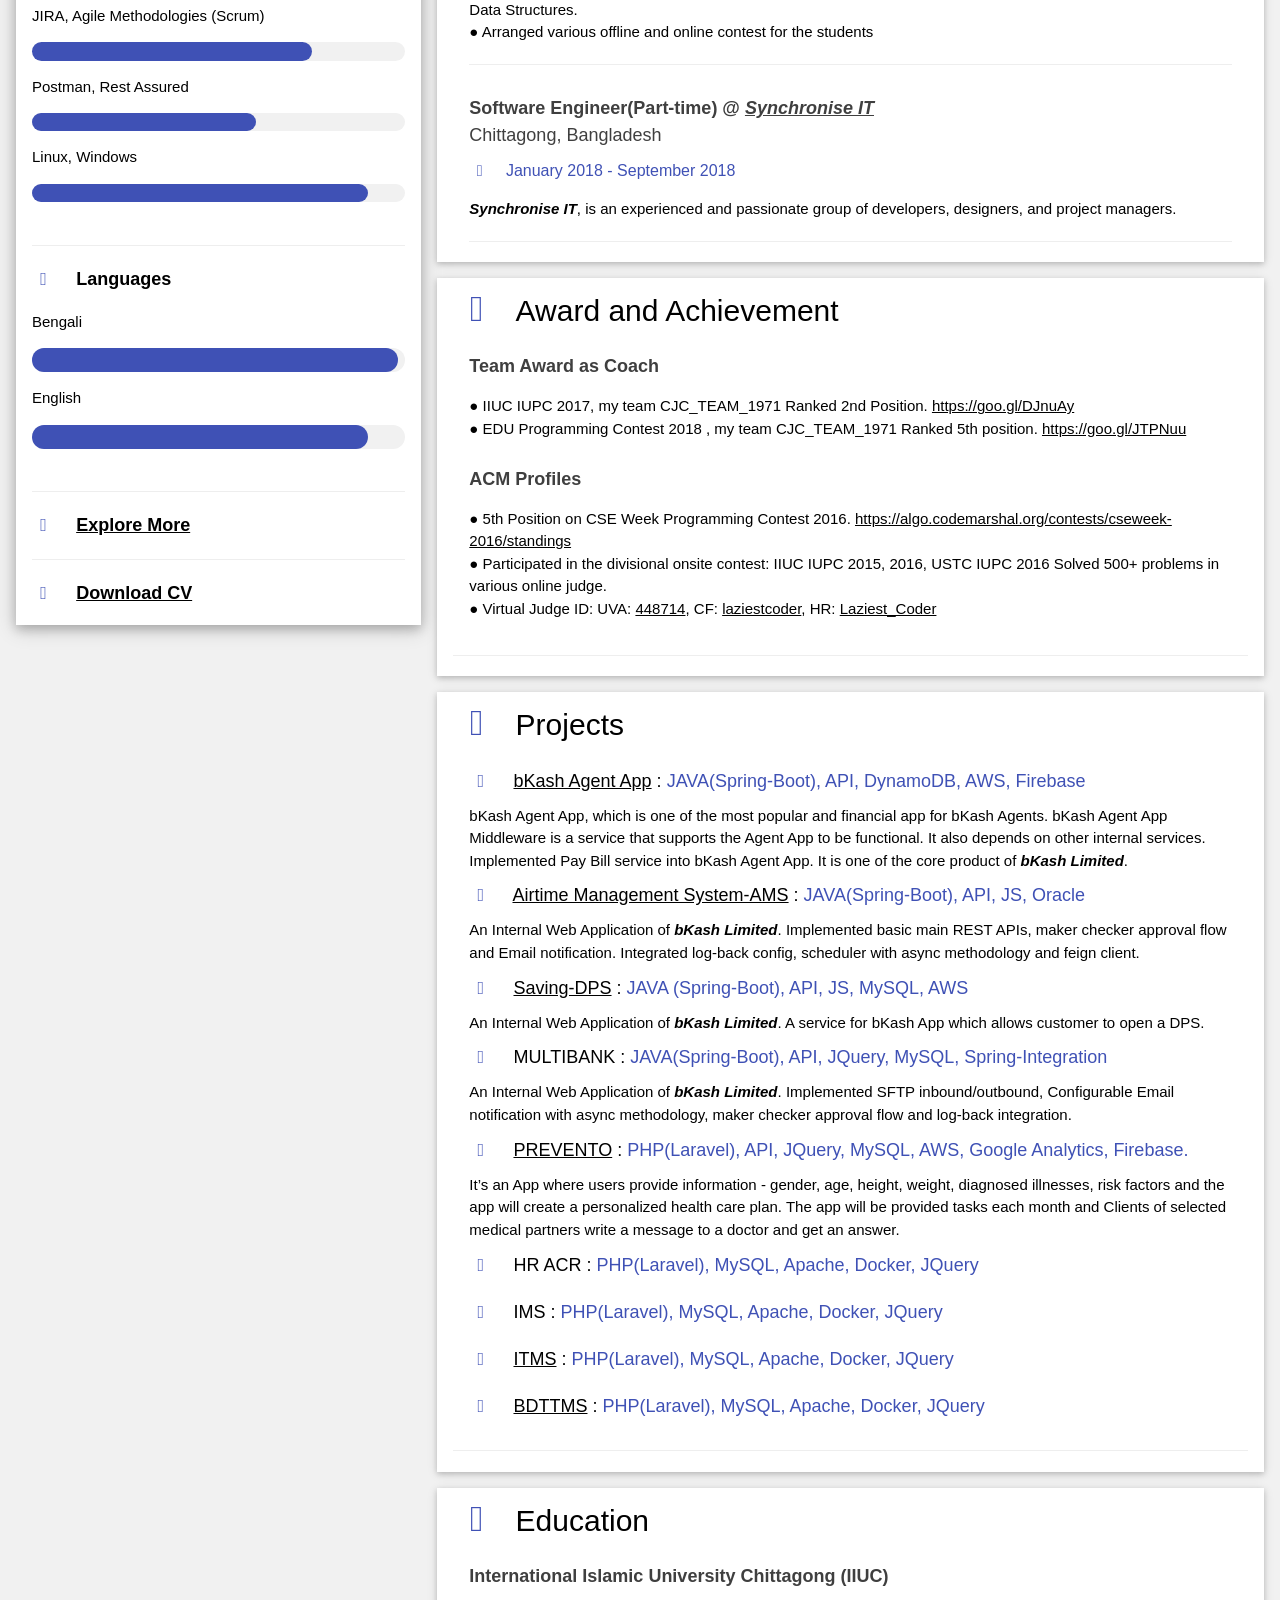
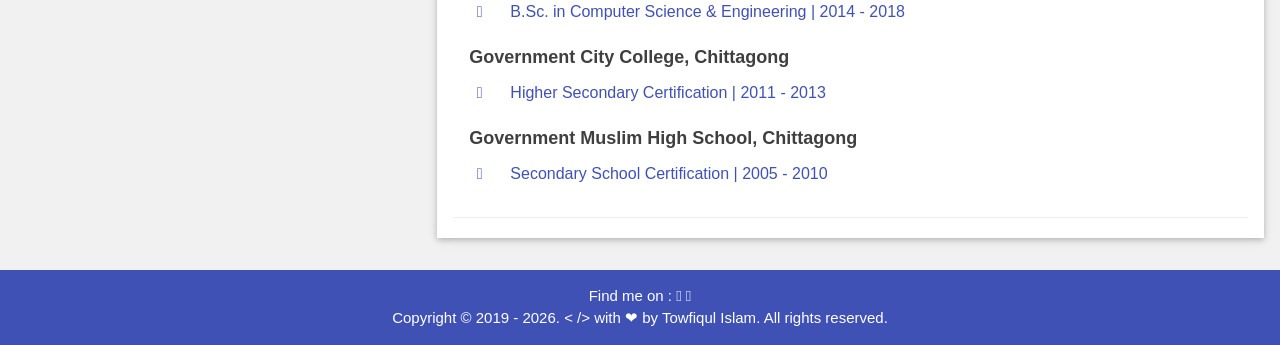
==== commit 8cc95cf3: "pic updated" ====
--- a/index.html
+++ b/index.html
@@ -103,7 +103,7 @@
                         </div>
                     </div>
 
-                    <p>MySQL, Oracle, DynamoDB, Spring Data, Spring JDBC Template</p>
+                    <p>MySQL, Oracle, DynamoDB, Spring Data, Spring JDBC Template, JPA, Hibernate</p>
                     <div class="w3-light-grey w3-round-xlarge w3-small">
                         <div class="w3-container w3-center w3-round-xlarge w3-indigo" style="width:85%">
                             <div class="w3-center w3-text-white">&nbsp;</div>
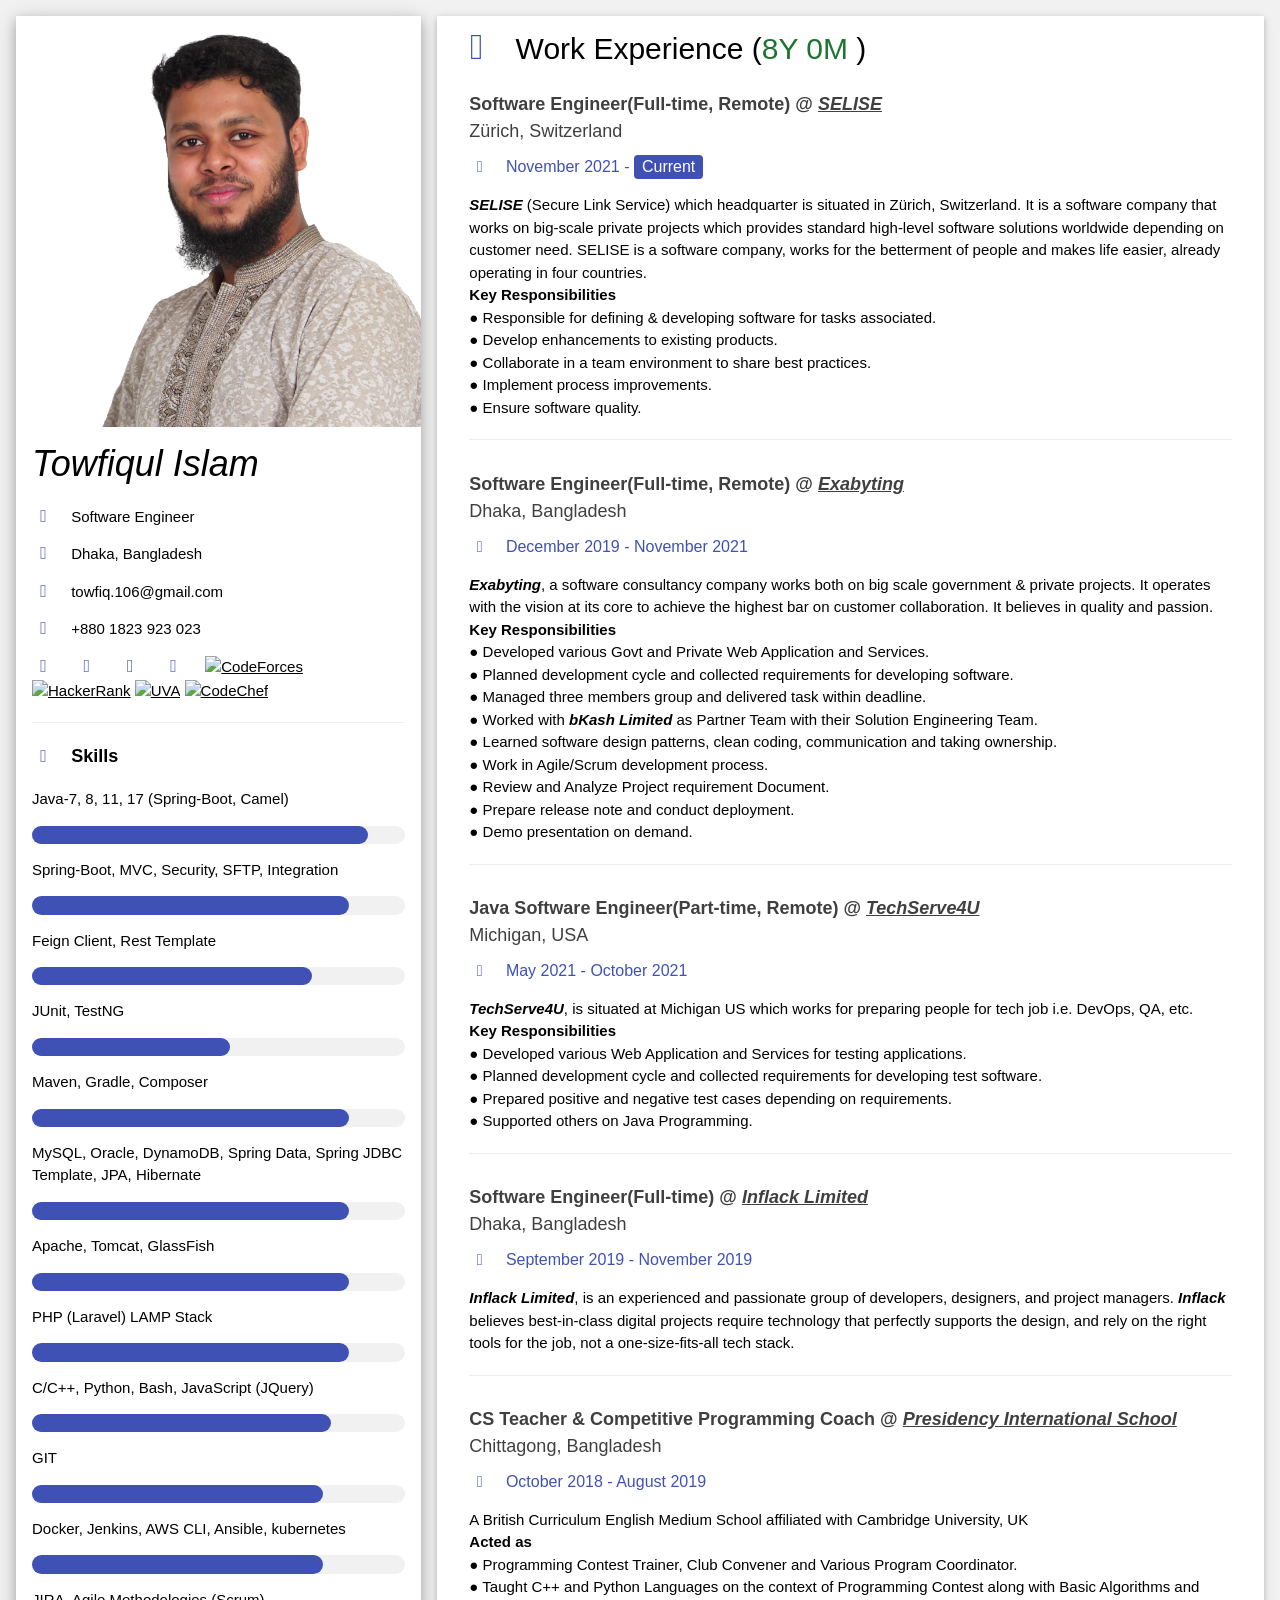
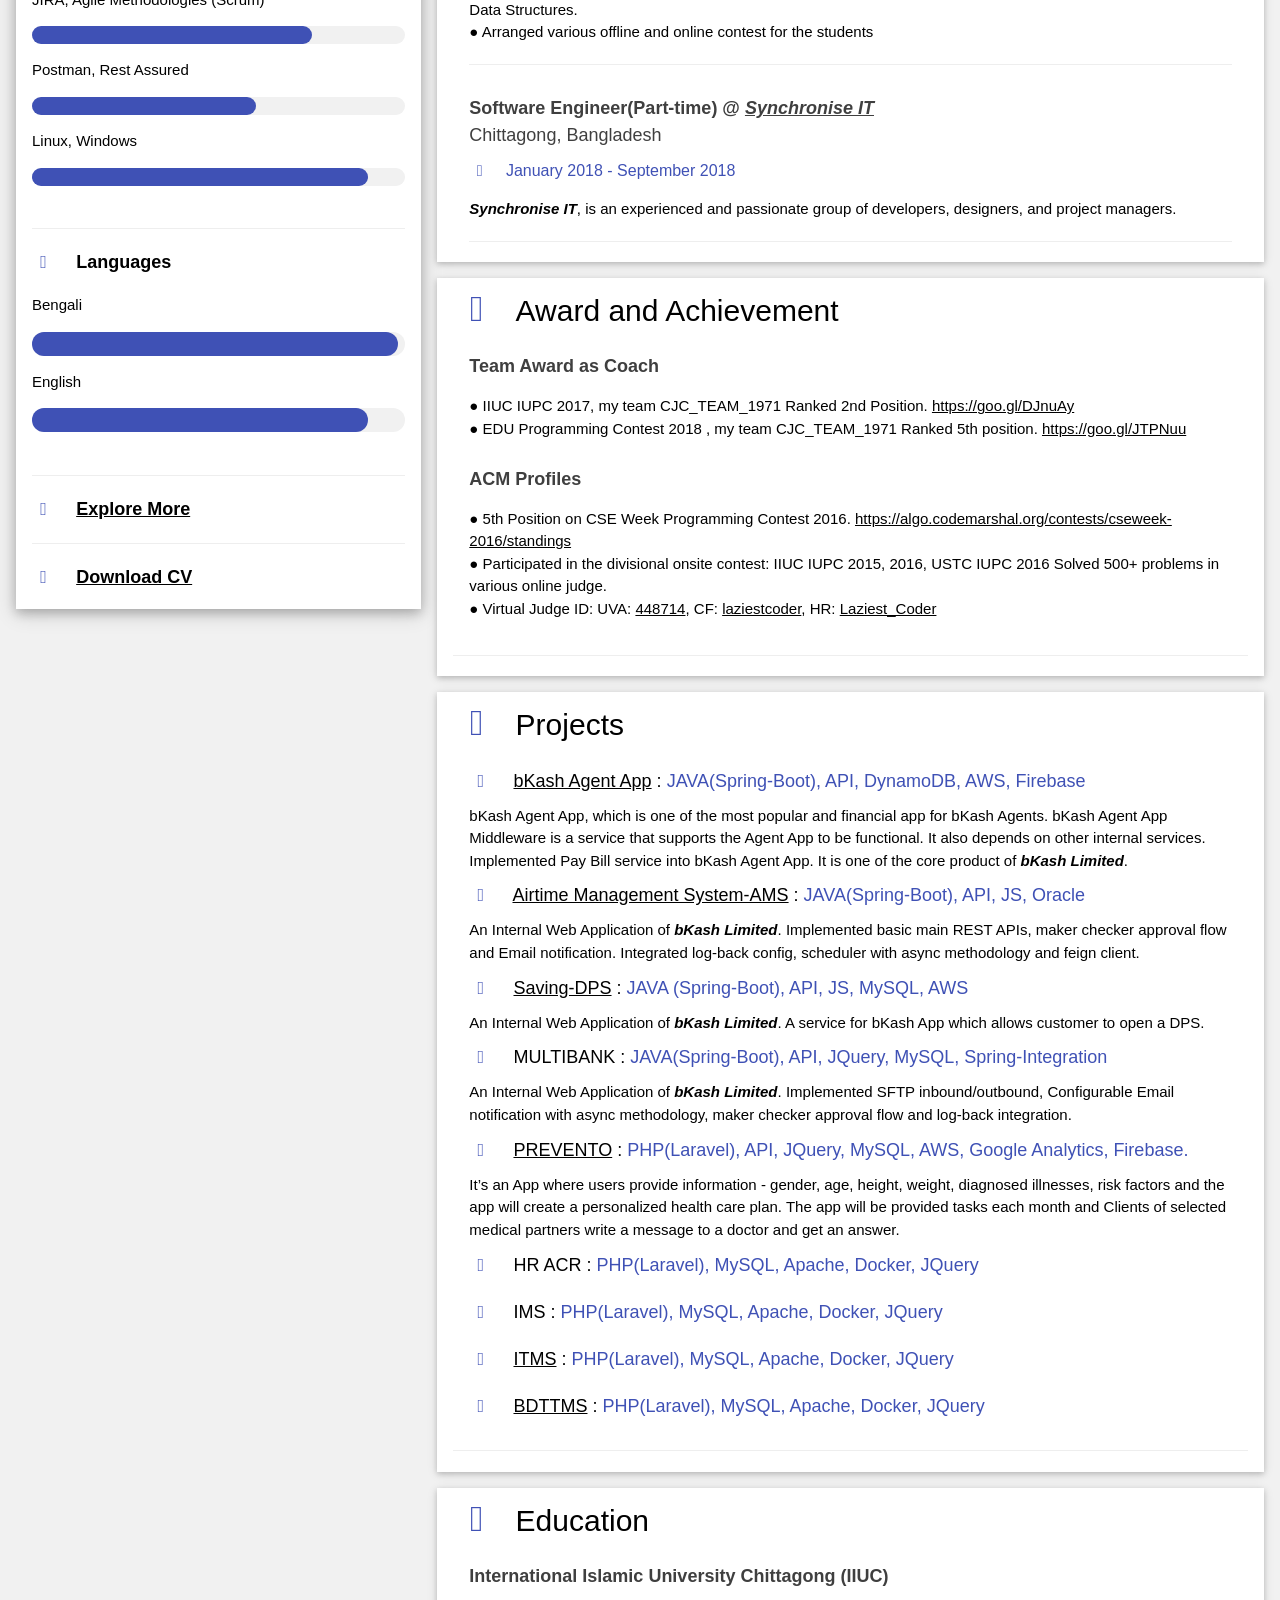
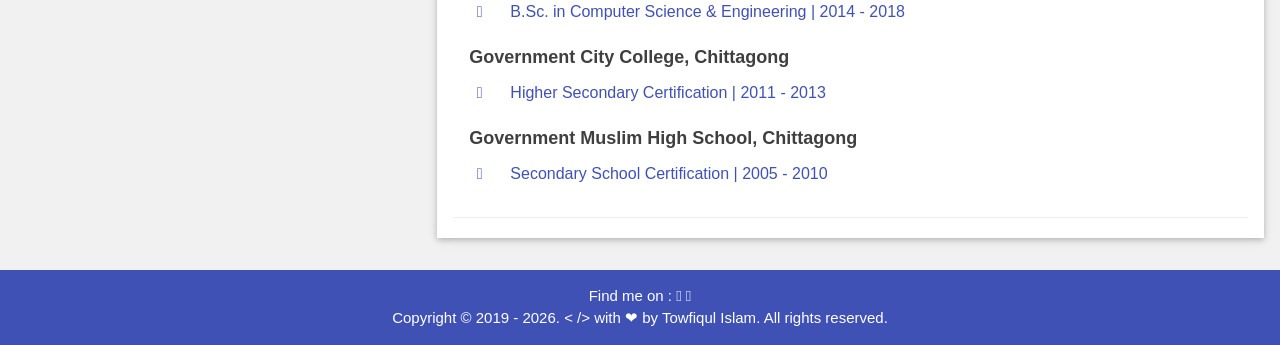
==== commit e8ea9673: "modified html structure" ====
--- a/index.html
+++ b/index.html
@@ -22,167 +22,20 @@
 
             <div class="w3-white w3-text-black w3-card-4">
                 <div class="w3-display-container">
-                    <a href="https://laziestcoder.github.io"><img src="Towfiqul%20Islam.jpg" style="width:100%"
-                       id="profile_image" alt="Towfiqul Islam" title="Towfiqul Islam"></a>
+                    <a href="https://laziestcoder.github.io"><img src="Towfiqul_Islam.png" style="width:100%"
+                                                                  id="profile_image" alt="Towfiqul Islam"
+                                                                  title="Towfiqul Islam"></a>
                 </div>
                 <div class="w3-container">
-                    <h1><em>Towfiqul Islam</em></h1>
-                    <p><i class="fa fa-briefcase fa-fw w3-margin-right w3-large w3-text-indigo"></i>Software Engineer
-                    </p>
-                    <p><i class="fa fa-home fa-fw w3-margin-right w3-large w3-text-indigo"></i>Dhaka, Bangladesh</p>
-                    <p><i class="fa fa-envelope fa-fw w3-margin-right w3-large w3-text-indigo"></i>towfiq.106@gmail.com
-                    </p>
-                    <p><i class="fa fa-phone fa-fw w3-margin-right w3-large w3-text-indigo"></i>+880 1823 923 023</p>
-                    <p><i class="fa fa-link fa-fw w3-margin-right w3-large w3-text-indigo"></i>
-                        <a href="https://github.com/laziestcoder" target="_blank" content="GitHub" type="link">
-                            <i class="fa fa-github fa-fw w3-margin-right w3-large w3-text-indigo"></i></a>
-                        <a href="https://stackoverflow.com/users/6688908/laziestcoder" target="_blank"
-                           content="stack-overflow" type="link">
-                            <i class="fa fa-stack-overflow fa-fw w3-margin-right w3-large w3-text-indigo"></i></a>
-                        <a href="https://www.linkedin.com/in/towfiq106/" target="_blank"
-                           content="LinkedIn" type="link">
-                            <i class="fa fa-linkedin fa-fw w3-margin-right w3-large w3-text-indigo"></i></a>
-                        <a href="https://codeforces.com/profile/laziestcoder" target="_blank"
-                           content="CodeForces" type="link">
-                            <img height="36" width="36"
-                                 src="https://www.stopstalk.com/stopstalk/static/images/codeforces_logo.png"
-                                 alt="CodeForces"/></a>
-                        <a href="https://www.hackerrank.com/Laziest_Coder" target="_blank"
-                           content="HackerRank" type="link">
-                            <img height="36" width="36"
-                                 src="https://www.stopstalk.com/stopstalk/static/images/hackerrank_logo.png"
-                                 alt="HackerRank"/></a>
-                        <a href="https://uhunt.onlinejudge.org/id/448714" target="_blank"
-                           content="UVA" type="link">
-                            <img height="36" width="36"
-                                 src="https://www.stopstalk.com/stopstalk/static/images/uva_logo.png"
-                                 alt="UVA"/></a>
-                        <a href="https://www.codechef.com/users/alfa106" target="_blank"
-                           content="CodeChef" type="link">
-                            <img height="36" width="36"
-                                 src="https://www.stopstalk.com/stopstalk/static/images/codechef_logo.png"
-                                 alt="CodeChef"/></a>
-                    </p>
-                    <hr>
+
+                    <div personal-info-html="personal-info.html"></div>
 
                     <p class="w3-large"><b><i class="fa fa-asterisk fa-fw w3-margin-right w3-text-indigo"></i>Skills</b>
                     </p>
 
-                    <p>Java-7, 8, 11, 17 (Spring-Boot, Camel) </p>
-                    <div class="w3-light-grey w3-round-xlarge w3-small">
-                        <div class="w3-container w3-center w3-round-xlarge w3-indigo" style="width:90%">
-                            <div class="w3-center w3-text-white">&nbsp;</div>
-                        </div>
-                    </div>
+                    <div skills-html="skills.html"></div>
 
-                    <p>Spring-Boot, MVC, Security, SFTP, Integration</p>
-                    <div class="w3-light-grey w3-round-xlarge w3-small">
-                        <div class="w3-container w3-center w3-round-xlarge w3-indigo" style="width:85%">
-                            <div class="w3-center w3-text-white">&nbsp;</div>
-                        </div>
-                    </div>
-
-                    <p>Feign Client, Rest Template </p>
-                    <div class="w3-light-grey w3-round-xlarge w3-small">
-                        <div class="w3-container w3-center w3-round-xlarge w3-indigo" style="width:75%">
-                            <div class="w3-center w3-text-white">&nbsp;</div>
-                        </div>
-                    </div>
-
-                    <p>JUnit, TestNG</p>
-                    <div class="w3-light-grey w3-round-xlarge w3-small">
-                        <div class="w3-container w3-center w3-round-xlarge w3-indigo" style="width:53%">
-                            <div class="w3-center w3-text-white">&nbsp;</div>
-                        </div>
-                    </div>
-
-                    <p>Maven, Gradle, Composer</p>
-                    <div class="w3-light-grey w3-round-xlarge w3-small">
-                        <div class="w3-container w3-center w3-round-xlarge w3-indigo" style="width:85%">
-                            <div class="w3-center w3-text-white">&nbsp;</div>
-                        </div>
-                    </div>
-
-                    <p>MySQL, Oracle, DynamoDB, Spring Data, Spring JDBC Template, JPA, Hibernate</p>
-                    <div class="w3-light-grey w3-round-xlarge w3-small">
-                        <div class="w3-container w3-center w3-round-xlarge w3-indigo" style="width:85%">
-                            <div class="w3-center w3-text-white">&nbsp;</div>
-                        </div>
-                    </div>
-
-                    <p>Apache, Tomcat, GlassFish </p>
-                    <div class="w3-light-grey w3-round-xlarge w3-small">
-                        <div class="w3-container w3-center w3-round-xlarge w3-indigo" style="width:85%">
-                            <div class="w3-center w3-text-white">&nbsp;</div>
-                        </div>
-                    </div>
-
-                    <p>PHP (Laravel) LAMP Stack</p>
-                    <div class="w3-light-grey w3-round-xlarge w3-small">
-                        <div class="w3-container w3-center w3-round-xlarge w3-indigo" style="width:85%">
-                            <div class="w3-center w3-text-white">&nbsp;</div>
-                        </div>
-                    </div>
-
-                    <p>C/C++, Python, Bash, JavaScript (JQuery)</p>
-                    <div class="w3-light-grey w3-round-xlarge w3-small">
-                        <div class="w3-container w3-center w3-round-xlarge w3-indigo" style="width:80%">
-                            <div class="w3-center w3-text-white">&nbsp;</div>
-                        </div>
-                    </div>
-
-                    <p>GIT</p>
-                    <div class="w3-light-grey w3-round-xlarge w3-small">
-                        <div class="w3-container w3-center w3-round-xlarge w3-indigo" style="width:78%">
-                            <div class="w3-center w3-text-white">&nbsp;</div>
-                        </div>
-                    </div>
-
-                    <p>Docker, Jenkins, AWS CLI, Ansible, kubernetes</p>
-                    <div class="w3-light-grey w3-round-xlarge w3-small">
-                        <div class="w3-container w3-center w3-round-xlarge w3-indigo" style="width:78%">
-                            <div class="w3-center w3-text-white">&nbsp;</div>
-                        </div>
-                    </div>
-
-                    <p>JIRA, Agile Methodologies (Scrum)</p>
-                    <div class="w3-light-grey w3-round-xlarge w3-small">
-                        <div class="w3-container w3-center w3-round-xlarge w3-indigo" style="width:75%">
-                            <div class="w3-center w3-text-white">&nbsp;</div>
-                        </div>
-                    </div>
-
-                    <p>Postman, Rest Assured</p>
-                    <div class="w3-light-grey w3-round-xlarge w3-small">
-                        <div class="w3-container w3-center w3-round-xlarge w3-indigo" style="width:60%">
-                            <div class="w3-center w3-text-white">&nbsp;</div>
-                        </div>
-                    </div>
-
-                    <p>Linux, Windows</p>
-                    <div class="w3-light-grey w3-round-xlarge w3-small">
-                        <div class="w3-container w3-center w3-round-xlarge w3-indigo" style="width:90%">
-                            <div class="w3-center w3-text-white">&nbsp;</div>
-                        </div>
-                    </div>
-
-                    <br>
-                    <hr>
-
-                    <p class="w3-large w3-text-theme"><b>
-                        <i class="fa fa-globe fa-fw w3-margin-right w3-text-indigo"></i>
-                        Languages</b>
-                    </p>
-                    <p>Bengali</p>
-                    <div class="w3-light-grey w3-round-xlarge w3-small">
-                        <div class="w3-round-xlarge w3-indigo" style="height:24px;width:98%"></div>
-                    </div>
-                    <p>English</p>
-                    <div class="w3-light-grey w3-round-xlarge w3-small">
-                        <div class="w3-round-xlarge w3-indigo" style="height:24px;width:90%"></div>
-                    </div>
-                    <br>
-                    <hr>
+                    <div languages-html="languages.html"></div>
 
                     <p class="w3-large w3-text-theme"><b>
                         <i class="fa fa-bars fa-fw w3-margin-right w3-text-indigo"></i>
@@ -200,134 +53,21 @@
             <!-- End Left Column -->
         </div>
 
-        <!-- Right Column -->
         <div class="w3-twothird">
+
+            <!-- Experience -->
+
             <div class="w3-container w3-card w3-white w3-margin-bottom">
                 <h2 class="w3-text-black"><i
                         class="fa fa-suitcase fa-fw w3-margin-right w3-xxlarge w3-text-indigo"></i>Work Experience
                     (<span style="color: #1c7430" id="totalExperience">0</span>)</h2>
-                <div class="w3-container">
-                    <h5 class="w3-opacity-min"><b>Software Engineer(Full-time, Remote) @
-                        <a href="http://selise.ch" target="_blank"><em>SELISE</em></a></b>
-                        <br>Zürich, Switzerland</h5>
-                    <h6 class="w3-text-indigo"><i class="fa fa-calendar fa-fw w3-margin-right"></i>November 2021 -
-                        <span class="w3-tag w3-indigo w3-round">Current</span></h6>
-                    <p>
-                        <b><em>SELISE</em></b> (Secure Link Service) which headquarter is situated in
-                        Zürich, Switzerland. It is a software company that works on big-scale private
-                        projects which provides standard high-level software solutions worldwide
-                        depending on customer need. SELISE is a software company, works for the
-                        betterment of people and makes life easier, already operating in four countries.
-                        <br>
-                        <b>Key Responsibilities</b>
-                        <br>
-                        ● Responsible for defining & developing software for tasks associated.<br>
-                        ● Develop enhancements to existing products.<br>
-                        ● Collaborate in a team environment to share best practices.<br>
-                        ● Implement process improvements.<br>
-                        ● Ensure software quality.<br>
-                    </p>
-                    <hr>
-                </div>
 
-                <div class="w3-container">
-                    <h5 class="w3-opacity-min"><b>Software Engineer(Full-time, Remote) @
-                        <a href="http://exabyting.com" target="_blank"><em>Exabyting</em></a></b>
-                        <br>Dhaka, Bangladesh</h5>
-                    <h6 class="w3-text-indigo"><i class="fa fa-calendar fa-fw w3-margin-right"></i>December 2019 -
-                        November 2021</h6>
-                    <p>
-                        <b><em>Exabyting</em></b>, a software consultancy company works both on big scale government &
-                        private
-                        projects. It operates with the vision at its core to achieve the highest bar on customer
-                        collaboration. It believes in quality and passion.<br>
-                        <b>Key Responsibilities</b><br>
-                        ● Developed various Govt and Private Web Application and Services.<br>
-                        ● Planned development cycle and collected requirements for developing software.<br>
-                        ● Managed three members group and delivered task within deadline.<br>
-                        ● Worked with <em><b><a href="https://www.bkash.com/"
-                                                style="color: #000000; text-decoration: none; ">bKash
-                        Limited</a></b></em>
-                        as Partner Team with their Solution Engineering Team.<br>
-                        ● Learned software design patterns, clean coding, communication and taking ownership.<br>
-                        ● Work in Agile/Scrum development process.<br>
-                        ● Review and Analyze Project requirement Document.<br>
-                        ● Prepare release note and conduct deployment.<br>
-                        ● Demo presentation on demand.<br>
-                    </p>
-                    <hr>
-                </div>
+                <div work-experience-html="work-experience.html"></div>
 
-                <div class="w3-container">
-                    <h5 class="w3-opacity-min"><b>Java Software Engineer(Part-time, Remote) @
-                        <a href="https://techserve4u.com" target="_blank"><em>TechServe4U</em></a></b>
-                        <br>Michigan, USA</h5>
-                    <h6 class="w3-text-indigo"><i class="fa fa-calendar fa-fw w3-margin-right"></i>May 2021 -
-                        October 2021</h6>
-                    <p>
-                        <b><em>TechServe4U</em></b>, is situated at Michigan US which works for preparing people for
-                        tech job i.e. DevOps, QA, etc.<br>
-                        <b>Key Responsibilities</b><br>
-                        ● Developed various Web Application and Services for testing applications.<br>
-                        ● Planned development cycle and collected requirements for developing test software.<br>
-                        ● Prepared positive and negative test cases depending on requirements.<br>
-                        ● Supported others on Java Programming.<br>
-                    </p>
-                    <hr>
-                </div>
+            </div>
+            <!-- End Experience -->
 
-                <div class="w3-container">
-                    <h5 class="w3-opacity-min"><b>Software Engineer(Full-time) @
-                        <a href="https://inflack.com" target="_blank"><em>Inflack Limited</em></a></b>
-                    <br>Dhaka, Bangladesh</h5>
-                    <h6 class="w3-text-indigo"><i class="fa fa-calendar fa-fw w3-margin-right"></i>September 2019 -
-                        November 2019</h6>
-                    <p>
-                        <b><em>Inflack Limited</em></b>, is an experienced and passionate group of developers,
-                        designers, and project managers. <b><em>Inflack</em></b> believes best-in-class digital projects
-                        require technology that perfectly supports the design, and rely on the right tools for the
-                        job, not a one-size-fits-all tech stack.
-                        <br>
-                    </p>
-                    <hr>
-                </div>
-
-                <div class="w3-container">
-                    <h5 class="w3-opacity-min"><b>CS Teacher & Competitive Programming Coach @
-                        <a href="http://www.presidencybd.edu.bd/web/" target="_blank"><em>Presidency International
-                            School</em></a></b>
-                        <br>Chittagong, Bangladesh</h5>
-                    <h6 class="w3-text-indigo"><i class="fa fa-calendar fa-fw w3-margin-right"></i>October 2018 - August
-                        2019
-                    </h6>
-                    <p>A British Curriculum English Medium School affiliated with Cambridge University, UK<br>
-                        <b>Acted as</b>
-                        <br>
-                        ● Programming Contest Trainer, Club Convener and Various Program Coordinator.
-                        <br>
-                        ● Taught C++ and Python Languages on the context of
-                        Programming Contest along with Basic Algorithms and Data
-                        Structures.
-                        <br>
-                        ● Arranged various offline and online contest for the students
-                    </p>
-                    <hr>
-                </div>
-
-                <div class="w3-container">
-                    <h5 class="w3-opacity-min"><b>Software Engineer(Part-time) @
-                        <a href="#"><em>Synchronise IT</em></a></b>
-                        <br>Chittagong, Bangladesh</h5>
-                    <h6 class="w3-text-indigo"><i class="fa fa-calendar fa-fw w3-margin-right"></i>January 2018 -
-                        September 2018</h6>
-                    <p>
-                        <b><em>Synchronise IT</em></b>, is an experienced and passionate group of developers,
-                        designers, and project managers.
-                        <br>
-                    </p>
-                    <hr>
-                </div>
-            </div>
+            <!-- Award Achievement -->
 
             <div class="w3-container w3-card w3-white w3-margin-bottom">
 
@@ -335,167 +75,38 @@
                         class="fa fa-trophy fa-fw w3-margin-right w3-xxlarge w3-text-indigo"></i>Award and Achievement
                 </h2>
 
-                <div class="w3-container">
-                    <h5 class="w3-opacity-min"><b>Team Award as Coach</b></h5>
-                    <p>
-                        ● IIUC IUPC 2017, my team CJC_TEAM_1971 Ranked 2nd Position. <a href="https://goo.gl/DJnuAy">https://goo.gl/DJnuAy</a>
-                        <br>
-                        ● EDU Programming Contest 2018 , my team CJC_TEAM_1971 Ranked 5th position. <a
-                            href=" https://goo.gl/JTPNuu">https://goo.gl/JTPNuu</a>
-                    </p>
-                </div>
+                <div award-achievement-html="award-achievement.html"></div>
 
-                <div class="w3-container">
-                    <h5 class="w3-opacity-min"><b>ACM Profiles</b></h5>
-                    <p>
-                        ● 5th Position on CSE Week Programming Contest 2016.
-                        <a href="https://algo.codemarshal.org/contests/cseweek-2016/standings">
-                            https://algo.codemarshal.org/contests/cseweek-2016/standings</a>
-                        <br>
-                        ● Participated in the divisional onsite contest: IIUC IUPC 2015, 2016, USTC IUPC 2016
-                        Solved 500+ problems in various online judge. <br>
-                        ● Virtual Judge ID: UVA: <a href="https://uhunt.onlinejudge.org/id/448714">448714</a>,
-                        CF: <a href="http://codeforces.com/profile/laziestcoder">laziestcoder</a>,
-                        HR: <a href="https://www.hackerrank.com/Laziest_Coder?hr_r=1">Laziest_Coder</a>
-                    </p>
-                </div>
-
-                <hr>
             </div>
 
+            <!-- End Award Achievement -->
+
+            <!-- Projects -->
             <div class="w3-container w3-card w3-white w3-margin-bottom">
 
                 <h2 class="w3-text-black"><i
                         class="fa fa-product-hunt fa-fw w3-margin-right w3-xxlarge w3-text-indigo"></i>Projects</h2>
-                <div class="w3-container">
-                    <h5 class="w3-opacity-off">
-                        <i class="fa fa-pagelines fa-fw w3-margin-right w3-large w3-text-indigo"></i>
-                        <a href="https://play.google.com/store/apps/details?id=com.bkash.businessapp&hl=en&gl=US">
-                            bKash Agent App</a> : <span
-                            class="w3-text-indigo"> JAVA(Spring-Boot), API, DynamoDB, AWS, Firebase </span>
-                    </h5>
-                    <span>bKash Agent App, which is one of the most popular and financial app for bKash Agents. bKash
-                        Agent App Middleware is a service that supports the Agent App to be functional. It also depends
-                        on other internal services. Implemented Pay Bill service into bKash Agent App. It is one of the
-                        core product of <em><b><a href="https://www.bkash.com/"
-                                                  style="color: #000000; text-decoration: none; ">bKash Limited</a></b></em>.
-                    </span>
-                </div>
 
-                <div class="w3-container">
-                    <h5 class="w3-opacity-off">
-                        <i class="fa fa-pagelines fa-fw w3-margin-right w3-large w3-text-indigo"></i>
-                        <a href="https://play.google.com/store/apps/details?id=com.bKash.customerapp&hl=en&gl=US">
-                            Airtime Management System-AMS</a> : <span
-                            class="w3-text-indigo"> JAVA(Spring-Boot), API, JS, Oracle </span>
-                    </h5>
-                    <span>An Internal Web Application of <em><b><a href="https://www.bkash.com/"
-                                                                   style="color: #000000; text-decoration: none; ">bKash Limited</a></b></em>. Implemented basic main REST APIs, maker checker
-                        approval flow and Email notification. Integrated log-back config, scheduler with async
-                        methodology and feign client.</span>
-                </div>
+                <div projects-html="projects.html"></div>
 
-                <div class="w3-container">
-                    <h5 class="w3-opacity-off">
-                        <i class="fa fa-pagelines fa-fw w3-margin-right w3-large w3-text-indigo"></i>
-                        <a href="https://play.google.com/store/apps/details?id=com.bKash.customerapp&hl=en&gl=US">
-                            Saving-DPS</a> : <span
-                            class="w3-text-indigo"> JAVA (Spring-Boot), API, JS, MySQL, AWS </span>
-                    </h5>
-                    <span>An Internal Web Application of <em><b><a href="https://www.bkash.com/"
-                                                                   style="color: #000000; text-decoration: none; ">bKash Limited</a></b></em>. A service for bKash App which allows customer
-                        to open a DPS.</span>
-                </div>
-
-                <div class="w3-container">
-                    <h5 class="w3-opacity-off">
-                        <i class="fa fa-pagelines fa-fw w3-margin-right w3-large w3-text-indigo"></i>
-                        MULTIBANK : <span
-                            class="w3-text-indigo"> JAVA(Spring-Boot), API, JQuery, MySQL, Spring-Integration </span>
-                    </h5>
-                    <span>An Internal Web Application of <em><b><a href="https://www.bkash.com/"
-                                                                   style="color: #000000; text-decoration: none; ">bKash Limited</a></b></em>. Implemented SFTP inbound/outbound, Configurable
-                        Email notification with async methodology, maker checker approval flow and log-back integration.</span>
-                </div>
-
-                <div class="w3-container">
-                    <h5 class="w3-opacity-off">
-                        <i class="fa fa-pagelines fa-fw w3-margin-right w3-large w3-text-indigo"></i>
-                        <a href="https://play.google.com/store/apps/details?id=lt.prevento&hl=en_NZ">PREVENTO</a> :
-                        <span
-                                class="w3-text-indigo"> PHP(Laravel), API, JQuery, MySQL, AWS, Google Analytics, Firebase. </span>
-                    </h5>
-                    <span>It’s an App where users provide information - gender, age, height, weight, diagnosed illnesses,
-                    risk factors and the app will create a personalized health care plan. The app will be provided
-                    tasks each month and Clients of selected medical partners write a message to a doctor and get an
-                    answer.</span>
-                </div>
-
-                <div class="w3-container">
-                    <h5 class="w3-opacity-off">
-                        <i class="fa fa-pagelines fa-fw w3-margin-right w3-large w3-text-indigo"></i>
-                        HR ACR : <span class="w3-text-indigo"> PHP(Laravel), MySQL, Apache, Docker, JQuery </span>
-                    </h5>
-                </div>
-
-                <div class="w3-container">
-                    <h5 class="w3-opacity-off">
-                        <i class="fa fa-pagelines fa-fw w3-margin-right w3-large w3-text-indigo"></i>
-                        IMS : <span class="w3-text-indigo"> PHP(Laravel), MySQL, Apache, Docker, JQuery </span>
-                    </h5>
-                </div>
-
-                <div class="w3-container">
-                    <h5 class="w3-opacity-off">
-                        <i class="fa fa-pagelines fa-fw w3-margin-right w3-large w3-text-indigo"></i>
-                        <a href="http://itms.herokuapp.com/" target="_blank" content="ITMS" type="link">
-                            ITMS</a> : <span
-                            class="w3-text-indigo"> PHP(Laravel), MySQL, Apache, Docker, JQuery </span>
-                    </h5>
-                </div>
-
-                <div class="w3-container">
-                    <h5 class="w3-opacity-off">
-                        <i class="fa fa-pagelines fa-fw w3-margin-right w3-large w3-text-indigo"></i>
-                        <a href="http://bdttms.herokuapp.com/" target="_blank" content="BDTTMS" type="link">
-                            BDTTMS</a> : <span
-                            class="w3-text-indigo"> PHP(Laravel), MySQL, Apache, Docker, JQuery </span>
-                    </h5>
-                </div>
-
-                <hr>
             </div>
 
+            <!-- End Projects -->
+
+            <!-- Education -->
             <div class="w3-container w3-card w3-white w3-margin-bottom">
 
                 <h2 class="w3-text-black"><i
                         class="fa fa-certificate fa-fw w3-margin-right w3-xxlarge w3-text-indigo"></i>Education</h2>
 
-                <div class="w3-container">
-                    <h5 class="w3-opacity-min"><b>International Islamic University Chittagong (IIUC)</b></h5>
-                    <h6 class="w3-text-indigo"><i class="fa fa-calendar fa-fw w3-margin-right"></i>
-                        B.Sc. in Computer Science & Engineering | 2014 - 2018</h6>
-                </div>
-
-                <div class="w3-container">
-                    <h5 class="w3-opacity-min"><b>Government City College, Chittagong</b></h5>
-                    <h6 class="w3-text-indigo"><i class="fa fa-calendar fa-fw w3-margin-right"></i>
-                        Higher Secondary Certification | 2011 - 2013</h6>
-                </div>
-
-                <div class="w3-container">
-                    <h5 class="w3-opacity-min"><b>Government Muslim High School, Chittagong</b></h5>
-                    <h6 class="w3-text-indigo"><i class="fa fa-calendar fa-fw w3-margin-right"></i>
-                        Secondary School Certification | 2005 - 2010</h6>
-                </div>
-
-                <hr>
+                <div education-html="education.html"></div>
             </div>
 
-            <!-- End Right Column -->
+            <!-- End Education -->
+
         </div>
 
-        <!-- End Grid -->
+
     </div>
 
     <!-- End Page Container -->
@@ -515,6 +126,15 @@
 
 <script type="application/javascript" src="https://ajax.googleapis.com/ajax/libs/jquery/3.5.1/jquery.min.js"></script>
 <script type="application/javascript" src="js/towfiq.js"></script>
+<script>
+    includeHTML("personal-info-html");
+    includeHTML("skills-html");
+    includeHTML("languages-html");
+    includeHTML("work-experience-html");
+    includeHTML("award-achievement-html");
+    includeHTML("projects-html");
+    includeHTML("education-html");
+</script>
 
 </body>
 </html>
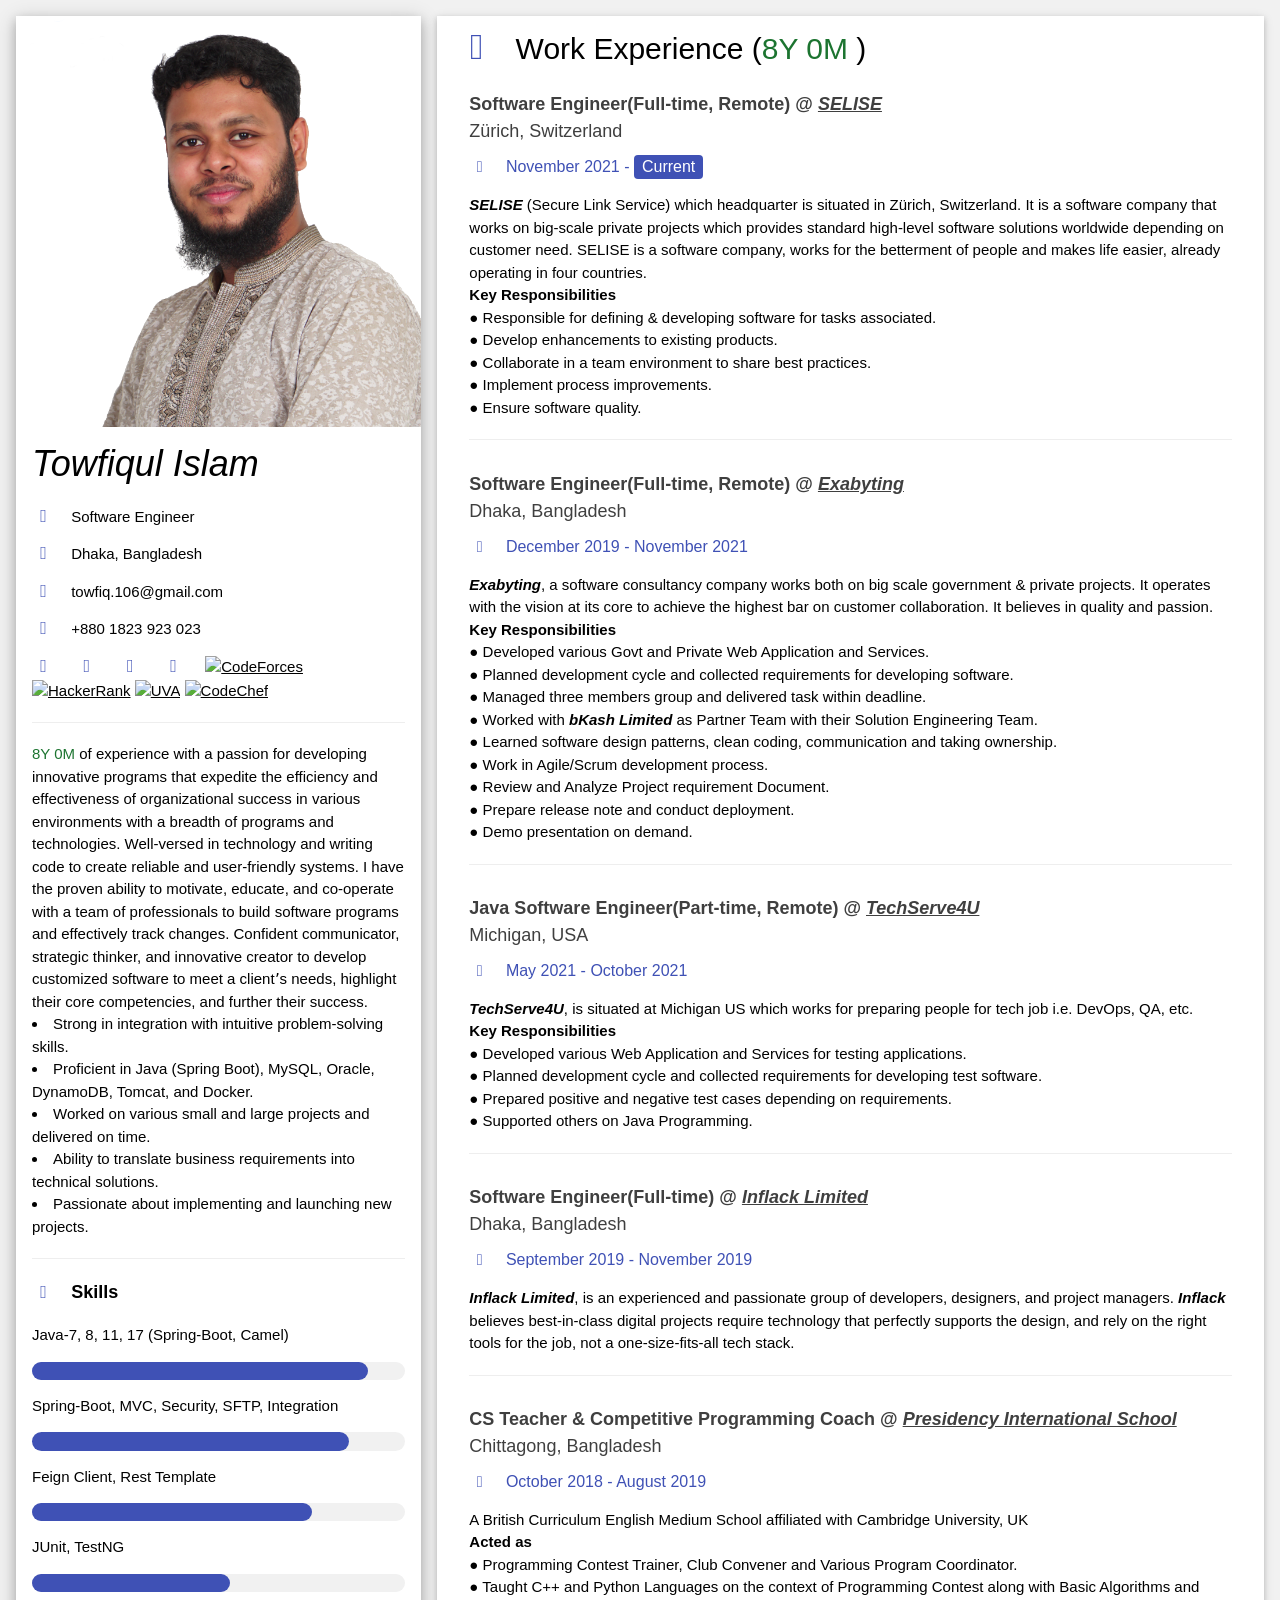
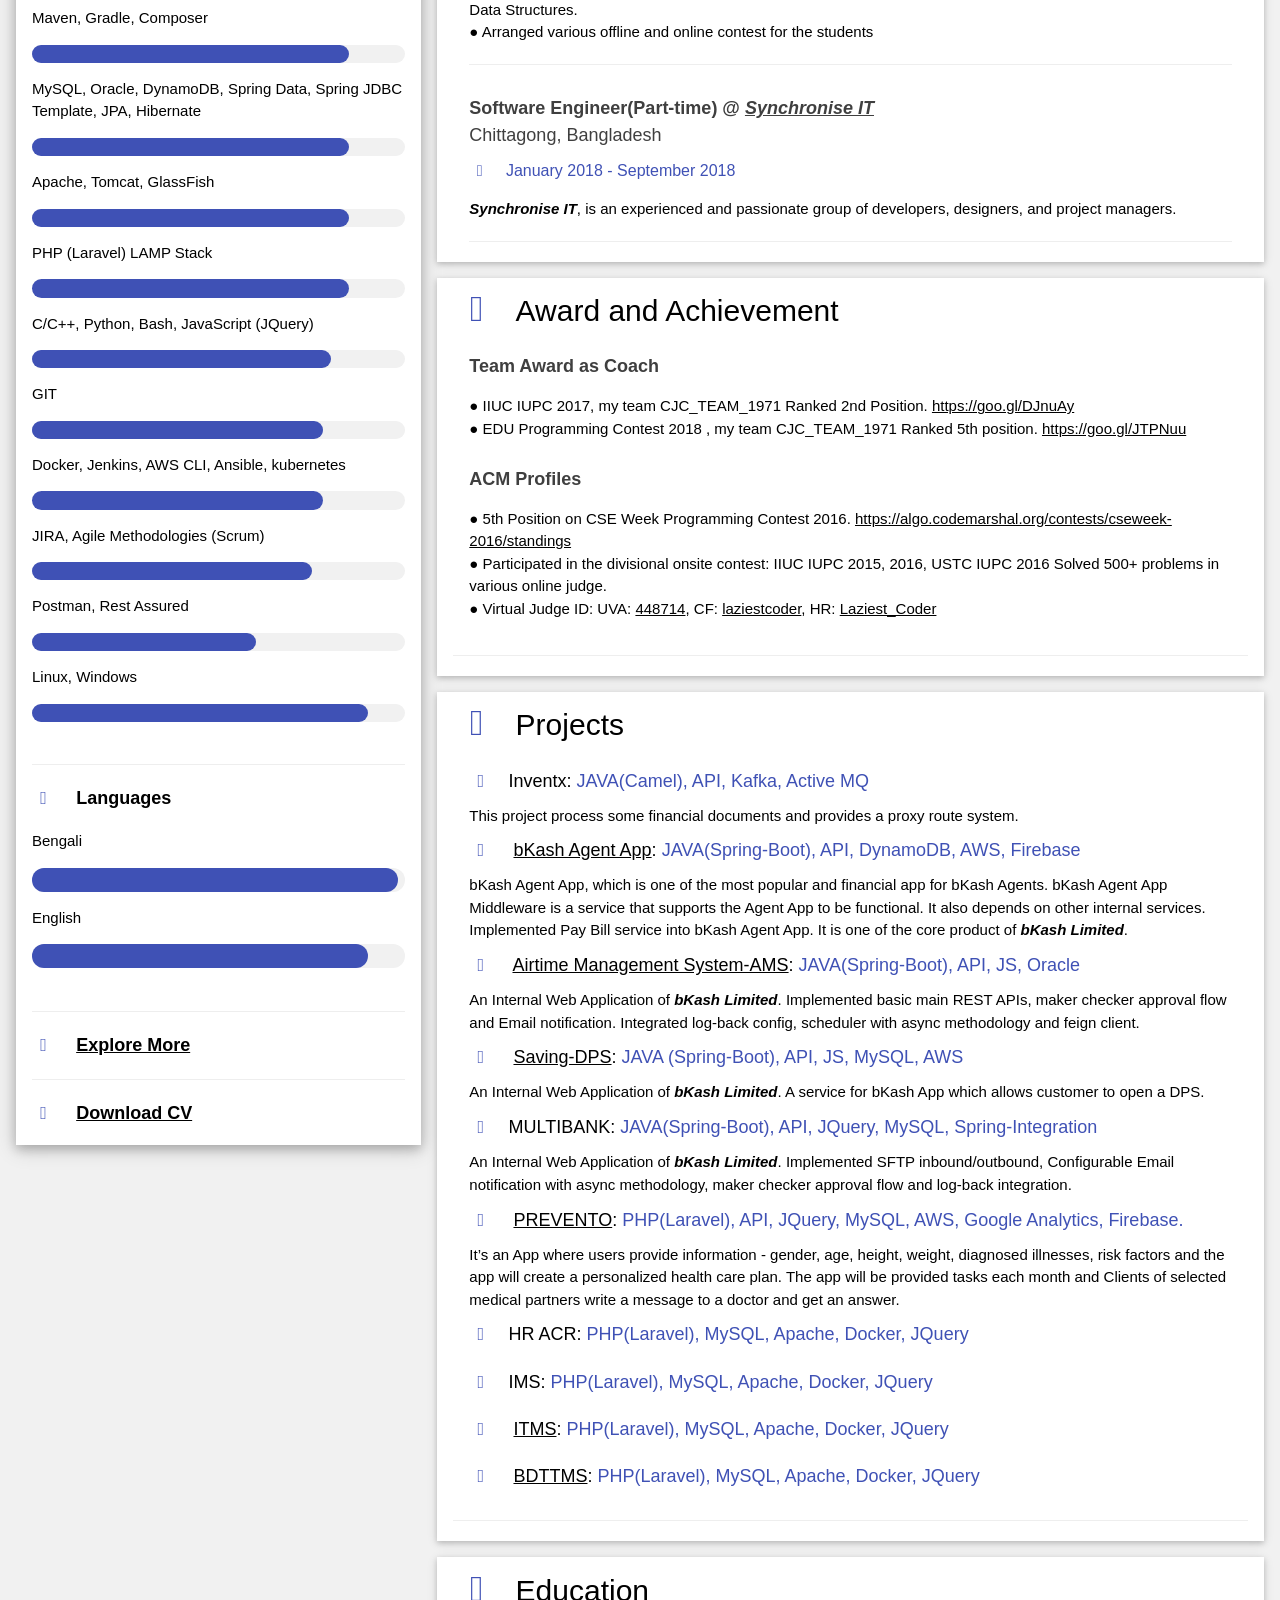
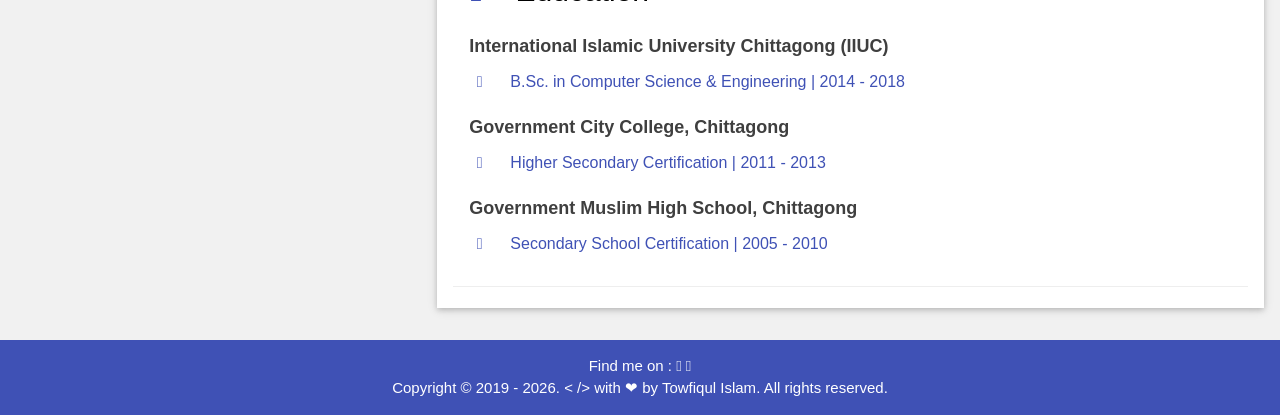
==== commit 12f72dcc: "feat: updated titles, added summary" ====
--- a/index.html
+++ b/index.html
@@ -28,14 +28,28 @@
                 </div>
                 <div class="w3-container">
 
-                    <div personal-info-html="personal-info.html"></div>
+                    <div personal-info-html="html/personal-info.html"></div>
+                    <span style="color: #1c7430" id="totalExperienceSummary">0</span> of experience with a passion for
+                    developing innovative programs that expedite the efficiency and effectiveness of organizational
+                    success in various environments with a breadth of programs and technologies. Well-versed in
+                    technology and writing code to create reliable and user-friendly systems. I have the proven ability
+                    to motivate, educate, and co-operate with a team of professionals to build software programs and
+                    effectively track changes. Confident communicator, strategic thinker, and innovative creator to
+                    develop customized software to meet a clientʼs needs, highlight their core competencies, and further
+                    their success.
+                    <li>Strong in integration with intuitive problem-solving skills.</li>
+                    <li>Proficient in Java (Spring Boot), MySQL, Oracle, DynamoDB, Tomcat, and Docker.</li>
+                    <li>Worked on various small and large projects and delivered on time.</li>
+                    <li>Ability to translate business requirements into technical solutions.</li>
+                    <li>Passionate about implementing and launching new projects.</li>
+                    <hr>
 
                     <p class="w3-large"><b><i class="fa fa-asterisk fa-fw w3-margin-right w3-text-indigo"></i>Skills</b>
                     </p>
 
-                    <div skills-html="skills.html"></div>
+                    <div skills-html="html/skills.html"></div>
 
-                    <div languages-html="languages.html"></div>
+                    <div languages-html="html/languages.html"></div>
 
                     <p class="w3-large w3-text-theme"><b>
                         <i class="fa fa-bars fa-fw w3-margin-right w3-text-indigo"></i>
@@ -60,9 +74,9 @@
             <div class="w3-container w3-card w3-white w3-margin-bottom">
                 <h2 class="w3-text-black"><i
                         class="fa fa-suitcase fa-fw w3-margin-right w3-xxlarge w3-text-indigo"></i>Work Experience
-                    (<span style="color: #1c7430" id="totalExperience">0</span>)</h2>
+                    (<span style="color: #1c7430" id="totalExperienceMain">0</span>)</h2>
 
-                <div work-experience-html="work-experience.html"></div>
+                <div work-experience-html="html/work-experience.html"></div>
 
             </div>
             <!-- End Experience -->
@@ -75,7 +89,7 @@
                         class="fa fa-trophy fa-fw w3-margin-right w3-xxlarge w3-text-indigo"></i>Award and Achievement
                 </h2>
 
-                <div award-achievement-html="award-achievement.html"></div>
+                <div award-achievement-html="html/award-achievement.html"></div>
 
             </div>
 
@@ -87,7 +101,7 @@
                 <h2 class="w3-text-black"><i
                         class="fa fa-product-hunt fa-fw w3-margin-right w3-xxlarge w3-text-indigo"></i>Projects</h2>
 
-                <div projects-html="projects.html"></div>
+                <div projects-html="html/projects.html"></div>
 
             </div>
 
@@ -99,7 +113,7 @@
                 <h2 class="w3-text-black"><i
                         class="fa fa-certificate fa-fw w3-margin-right w3-xxlarge w3-text-indigo"></i>Education</h2>
 
-                <div education-html="education.html"></div>
+                <div education-html="html/education.html"></div>
             </div>
 
             <!-- End Education -->
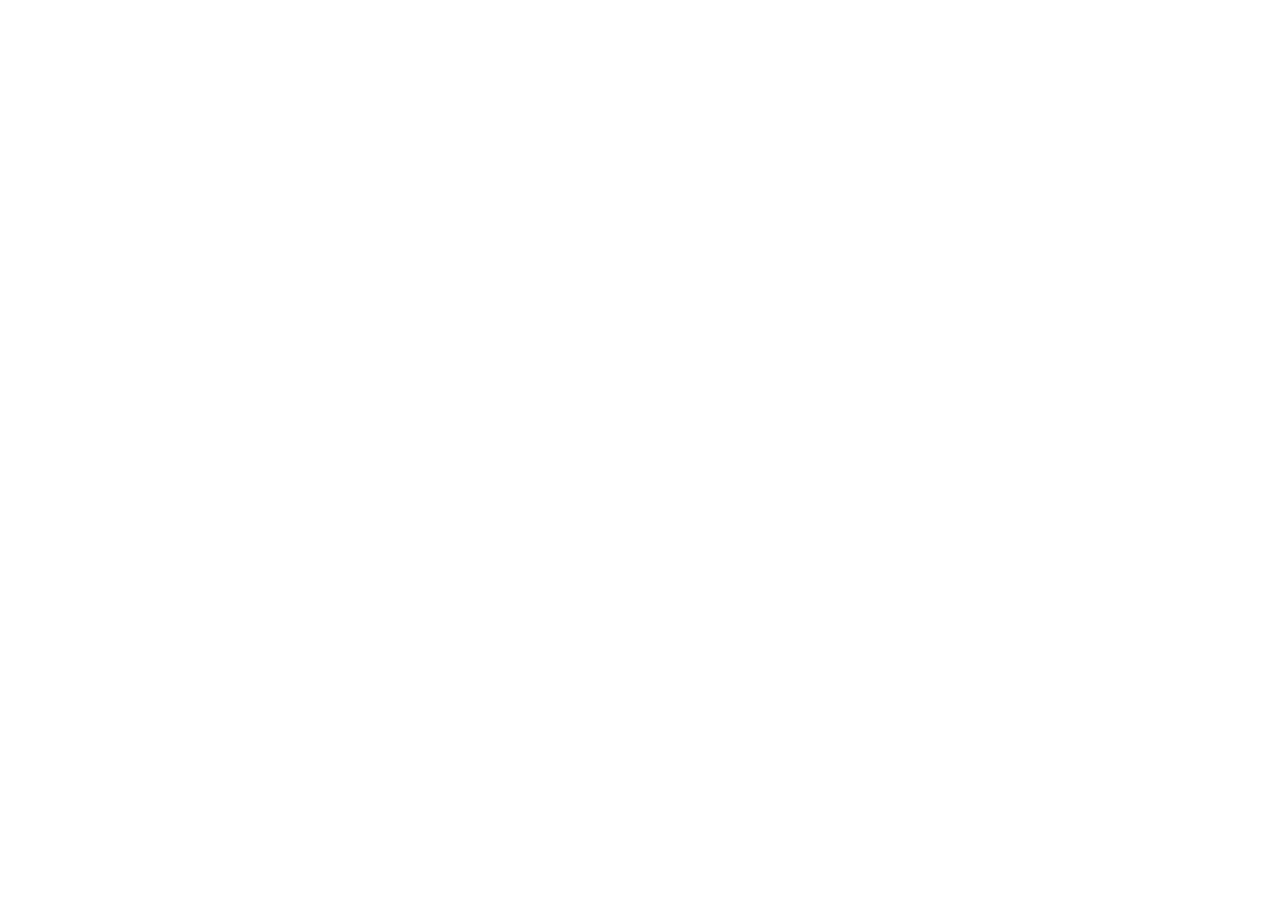
==== commit ced6a577: "removed cv" ====
--- a/index.html
+++ b/index.html
@@ -1,154 +1,154 @@
-<!DOCTYPE html>
-<html lang="EN">
-<head>
-    <meta http-equiv="Content-Type" content="text/html; charset=UTF-8">
-    <title> Towfiqul Islam - Software Engineer </title>
-    <script src="https://use.fontawesome.com/5bed298019.js"></script>
-    <meta name="viewport" content="width=device-width, initial-scale=1">
-    <link rel="stylesheet" href="css/w3.css">
-    <link rel="stylesheet" href="css/style.css">
-    <link rel="stylesheet" href="css/font-awesome.min.css">
-</head>
-<body class="w3-light-grey">
+<!--<!DOCTYPE html>-->
+<!--<html lang="EN">-->
+<!--<head>-->
+<!--    <meta http-equiv="Content-Type" content="text/html; charset=UTF-8">-->
+<!--    <title> Towfiqul Islam - Software Engineer </title>-->
+<!--    <script src="https://use.fontawesome.com/5bed298019.js"></script>-->
+<!--    <meta name="viewport" content="width=device-width, initial-scale=1">-->
+<!--    <link rel="stylesheet" href="css/w3.css">-->
+<!--    <link rel="stylesheet" href="css/style.css">-->
+<!--    <link rel="stylesheet" href="css/font-awesome.min.css">-->
+<!--</head>-->
+<!--<body class="w3-light-grey">-->
 
-<!-- Page Container -->
-<div class="w3-content w3-margin-top" style="max-width:1400px;">
+<!--&lt;!&ndash; Page Container &ndash;&gt;-->
+<!--<div class="w3-content w3-margin-top" style="max-width:1400px;">-->
 
-    <!-- The Grid -->
-    <div class="w3-row-padding">
+<!--    &lt;!&ndash; The Grid &ndash;&gt;-->
+<!--    <div class="w3-row-padding">-->
 
-        <!-- Left Column -->
-        <div class="w3-third">
+<!--        &lt;!&ndash; Left Column &ndash;&gt;-->
+<!--        <div class="w3-third">-->
 
-            <div class="w3-white w3-text-black w3-card-4">
-                <div class="w3-display-container">
-                    <a href="https://laziestcoder.github.io"><img src="Towfiqul_Islam.png" style="width:100%"
-                                                                  id="profile_image" alt="Towfiqul Islam"
-                                                                  title="Towfiqul Islam"></a>
-                </div>
-                <div class="w3-container">
+<!--            <div class="w3-white w3-text-black w3-card-4">-->
+<!--                <div class="w3-display-container">-->
+<!--                    <a href="https://laziestcoder.github.io"><img src="Towfiqul_Islam.png" style="width:100%"-->
+<!--                                                                  id="profile_image" alt="Towfiqul Islam"-->
+<!--                                                                  title="Towfiqul Islam"></a>-->
+<!--                </div>-->
+<!--                <div class="w3-container">-->
 
-                    <div personal-info-html="html/personal-info.html"></div>
-                    <span style="color: #1c7430" id="totalExperienceSummary">0</span> of experience with a passion for
-                    developing innovative programs that expedite the efficiency and effectiveness of organizational
-                    success in various environments with a breadth of programs and technologies. Well-versed in
-                    technology and writing code to create reliable and user-friendly systems. I have the proven ability
-                    to motivate, educate, and co-operate with a team of professionals to build software programs and
-                    effectively track changes. Confident communicator, strategic thinker, and innovative creator to
-                    develop customized software to meet a clientʼs needs, highlight their core competencies, and further
-                    their success.
-                    <li>Strong in integration with intuitive problem-solving skills.</li>
-                    <li>Proficient in Java (Spring Boot), MySQL, Oracle, DynamoDB, Tomcat, and Docker.</li>
-                    <li>Worked on various small and large projects and delivered on time.</li>
-                    <li>Ability to translate business requirements into technical solutions.</li>
-                    <li>Passionate about implementing and launching new projects.</li>
-                    <hr>
+<!--                    <div personal-info-html="html/personal-info.html"></div>-->
+<!--                    <span style="color: #1c7430" id="totalExperienceSummary">0</span> of experience with a passion for-->
+<!--                    developing innovative programs that expedite the efficiency and effectiveness of organizational-->
+<!--                    success in various environments with a breadth of programs and technologies. Well-versed in-->
+<!--                    technology and writing code to create reliable and user-friendly systems. I have the proven ability-->
+<!--                    to motivate, educate, and co-operate with a team of professionals to build software programs and-->
+<!--                    effectively track changes. Confident communicator, strategic thinker, and innovative creator to-->
+<!--                    develop customized software to meet a clientʼs needs, highlight their core competencies, and further-->
+<!--                    their success.-->
+<!--                    <li>Strong in integration with intuitive problem-solving skills.</li>-->
+<!--                    <li>Proficient in Java (Spring Boot), MySQL, Oracle, DynamoDB, Tomcat, and Docker.</li>-->
+<!--                    <li>Worked on various small and large projects and delivered on time.</li>-->
+<!--                    <li>Ability to translate business requirements into technical solutions.</li>-->
+<!--                    <li>Passionate about implementing and launching new projects.</li>-->
+<!--                    <hr>-->
 
-                    <p class="w3-large"><b><i class="fa fa-asterisk fa-fw w3-margin-right w3-text-indigo"></i>Skills</b>
-                    </p>
+<!--                    <p class="w3-large"><b><i class="fa fa-asterisk fa-fw w3-margin-right w3-text-indigo"></i>Skills</b>-->
+<!--                    </p>-->
 
-                    <div skills-html="html/skills.html"></div>
+<!--                    <div skills-html="html/skills.html"></div>-->
 
-                    <div languages-html="html/languages.html"></div>
+<!--                    <div languages-html="html/languages.html"></div>-->
 
-                    <p class="w3-large w3-text-theme"><b>
-                        <i class="fa fa-bars fa-fw w3-margin-right w3-text-indigo"></i>
-                        <a target="_blank" href="cv.html">Explore More</a></b>
-                    <hr>
+<!--                    <p class="w3-large w3-text-theme"><b>-->
+<!--                        <i class="fa fa-bars fa-fw w3-margin-right w3-text-indigo"></i>-->
+<!--                        <a target="_blank" href="cv.html">Explore More</a></b>-->
+<!--                    <hr>-->
 
-                    <p class="w3-large w3-text-theme"><b>
-                        <i class="fa fa-file fa-fw w3-margin-right w3-text-indigo"></i>
-                        <a target="_blank" href="Towfiqul_Islam.pdf">Download CV</a></b>
-                    </p>
+<!--                    <p class="w3-large w3-text-theme"><b>-->
+<!--                        <i class="fa fa-file fa-fw w3-margin-right w3-text-indigo"></i>-->
+<!--                        <a target="_blank" href="Towfiqul_Islam.pdf">Download CV</a></b>-->
+<!--                    </p>-->
 
-                </div>
-            </div>
+<!--                </div>-->
+<!--            </div>-->
 
-            <!-- End Left Column -->
-        </div>
+<!--            &lt;!&ndash; End Left Column &ndash;&gt;-->
+<!--        </div>-->
 
-        <div class="w3-twothird">
+<!--        <div class="w3-twothird">-->
 
-            <!-- Experience -->
+<!--            &lt;!&ndash; Experience &ndash;&gt;-->
 
-            <div class="w3-container w3-card w3-white w3-margin-bottom">
-                <h2 class="w3-text-black"><i
-                        class="fa fa-suitcase fa-fw w3-margin-right w3-xxlarge w3-text-indigo"></i>Work Experience
-                    (<span style="color: #1c7430" id="totalExperienceMain">0</span>)</h2>
+<!--            <div class="w3-container w3-card w3-white w3-margin-bottom">-->
+<!--                <h2 class="w3-text-black"><i-->
+<!--                        class="fa fa-suitcase fa-fw w3-margin-right w3-xxlarge w3-text-indigo"></i>Work Experience-->
+<!--                    (<span style="color: #1c7430" id="totalExperienceMain">0</span>)</h2>-->
 
-                <div work-experience-html="html/work-experience.html"></div>
+<!--                <div work-experience-html="html/work-experience.html"></div>-->
 
-            </div>
-            <!-- End Experience -->
+<!--            </div>-->
+<!--            &lt;!&ndash; End Experience &ndash;&gt;-->
 
-            <!-- Award Achievement -->
+<!--            &lt;!&ndash; Award Achievement &ndash;&gt;-->
 
-            <div class="w3-container w3-card w3-white w3-margin-bottom">
+<!--            <div class="w3-container w3-card w3-white w3-margin-bottom">-->
 
-                <h2 class="w3-text-black"><i
-                        class="fa fa-trophy fa-fw w3-margin-right w3-xxlarge w3-text-indigo"></i>Award and Achievement
-                </h2>
+<!--                <h2 class="w3-text-black"><i-->
+<!--                        class="fa fa-trophy fa-fw w3-margin-right w3-xxlarge w3-text-indigo"></i>Award and Achievement-->
+<!--                </h2>-->
 
-                <div award-achievement-html="html/award-achievement.html"></div>
+<!--                <div award-achievement-html="html/award-achievement.html"></div>-->
 
-            </div>
+<!--            </div>-->
 
-            <!-- End Award Achievement -->
+<!--            &lt;!&ndash; End Award Achievement &ndash;&gt;-->
 
-            <!-- Projects -->
-            <div class="w3-container w3-card w3-white w3-margin-bottom">
+<!--            &lt;!&ndash; Projects &ndash;&gt;-->
+<!--            <div class="w3-container w3-card w3-white w3-margin-bottom">-->
 
-                <h2 class="w3-text-black"><i
-                        class="fa fa-product-hunt fa-fw w3-margin-right w3-xxlarge w3-text-indigo"></i>Projects</h2>
+<!--                <h2 class="w3-text-black"><i-->
+<!--                        class="fa fa-product-hunt fa-fw w3-margin-right w3-xxlarge w3-text-indigo"></i>Projects</h2>-->
 
-                <div projects-html="html/projects.html"></div>
+<!--                <div projects-html="html/projects.html"></div>-->
 
-            </div>
+<!--            </div>-->
 
-            <!-- End Projects -->
+<!--            &lt;!&ndash; End Projects &ndash;&gt;-->
 
-            <!-- Education -->
-            <div class="w3-container w3-card w3-white w3-margin-bottom">
+<!--            &lt;!&ndash; Education &ndash;&gt;-->
+<!--            <div class="w3-container w3-card w3-white w3-margin-bottom">-->
 
-                <h2 class="w3-text-black"><i
-                        class="fa fa-certificate fa-fw w3-margin-right w3-xxlarge w3-text-indigo"></i>Education</h2>
+<!--                <h2 class="w3-text-black"><i-->
+<!--                        class="fa fa-certificate fa-fw w3-margin-right w3-xxlarge w3-text-indigo"></i>Education</h2>-->
 
-                <div education-html="html/education.html"></div>
-            </div>
+<!--                <div education-html="html/education.html"></div>-->
+<!--            </div>-->
 
-            <!-- End Education -->
+<!--            &lt;!&ndash; End Education &ndash;&gt;-->
 
-        </div>
+<!--        </div>-->
 
 
-    </div>
+<!--    </div>-->
 
-    <!-- End Page Container -->
-</div>
+<!--    &lt;!&ndash; End Page Container &ndash;&gt;-->
+<!--</div>-->
 
-<footer class="w3-container w3-indigo w3-center w3-margin-top">
-    <p>Find me on :
-        <a target='_blank' href="https://fb.com/towfiq.106"><i class="fa fa-facebook-official w3-hover-opacity"></i></a>
-        <a target='_blank' href="https://twitter.com/TowfiqIslam"><i class="fa fa-twitter w3-hover-opacity"></i></a>
-        <br>
-        Copyright &copy; 2019 - <span id="currentYear">2020</span>. < /> with &#10084; by
-        <a target="_blank" href="http://github.com/laziestcoder"
-           style="text-decoration: none; color: #FFFFFF;">Towfiqul Islam</a>. All rights reserved.
-    </p>
+<!--<footer class="w3-container w3-indigo w3-center w3-margin-top">-->
+<!--    <p>Find me on :-->
+<!--        <a target='_blank' href="https://fb.com/towfiq.106"><i class="fa fa-facebook-official w3-hover-opacity"></i></a>-->
+<!--        <a target='_blank' href="https://twitter.com/TowfiqIslam"><i class="fa fa-twitter w3-hover-opacity"></i></a>-->
+<!--        <br>-->
+<!--        Copyright &copy; 2019 - <span id="currentYear">2020</span>. < /> with &#10084; by-->
+<!--        <a target="_blank" href="http://github.com/laziestcoder"-->
+<!--           style="text-decoration: none; color: #FFFFFF;">Towfiqul Islam</a>. All rights reserved.-->
+<!--    </p>-->
 
-</footer>
+<!--</footer>-->
 
-<script type="application/javascript" src="https://ajax.googleapis.com/ajax/libs/jquery/3.5.1/jquery.min.js"></script>
-<script type="application/javascript" src="js/towfiq.js"></script>
-<script>
-    includeHTML("personal-info-html");
-    includeHTML("skills-html");
-    includeHTML("languages-html");
-    includeHTML("work-experience-html");
-    includeHTML("award-achievement-html");
-    includeHTML("projects-html");
-    includeHTML("education-html");
-</script>
+<!--<script type="application/javascript" src="https://ajax.googleapis.com/ajax/libs/jquery/3.5.1/jquery.min.js"></script>-->
+<!--<script type="application/javascript" src="js/towfiq.js"></script>-->
+<!--<script>-->
+<!--    includeHTML("personal-info-html");-->
+<!--    includeHTML("skills-html");-->
+<!--    includeHTML("languages-html");-->
+<!--    includeHTML("work-experience-html");-->
+<!--    includeHTML("award-achievement-html");-->
+<!--    includeHTML("projects-html");-->
+<!--    includeHTML("education-html");-->
+<!--</script>-->
 
-</body>
-</html>
+<!--</body>-->
+<!--</html>-->
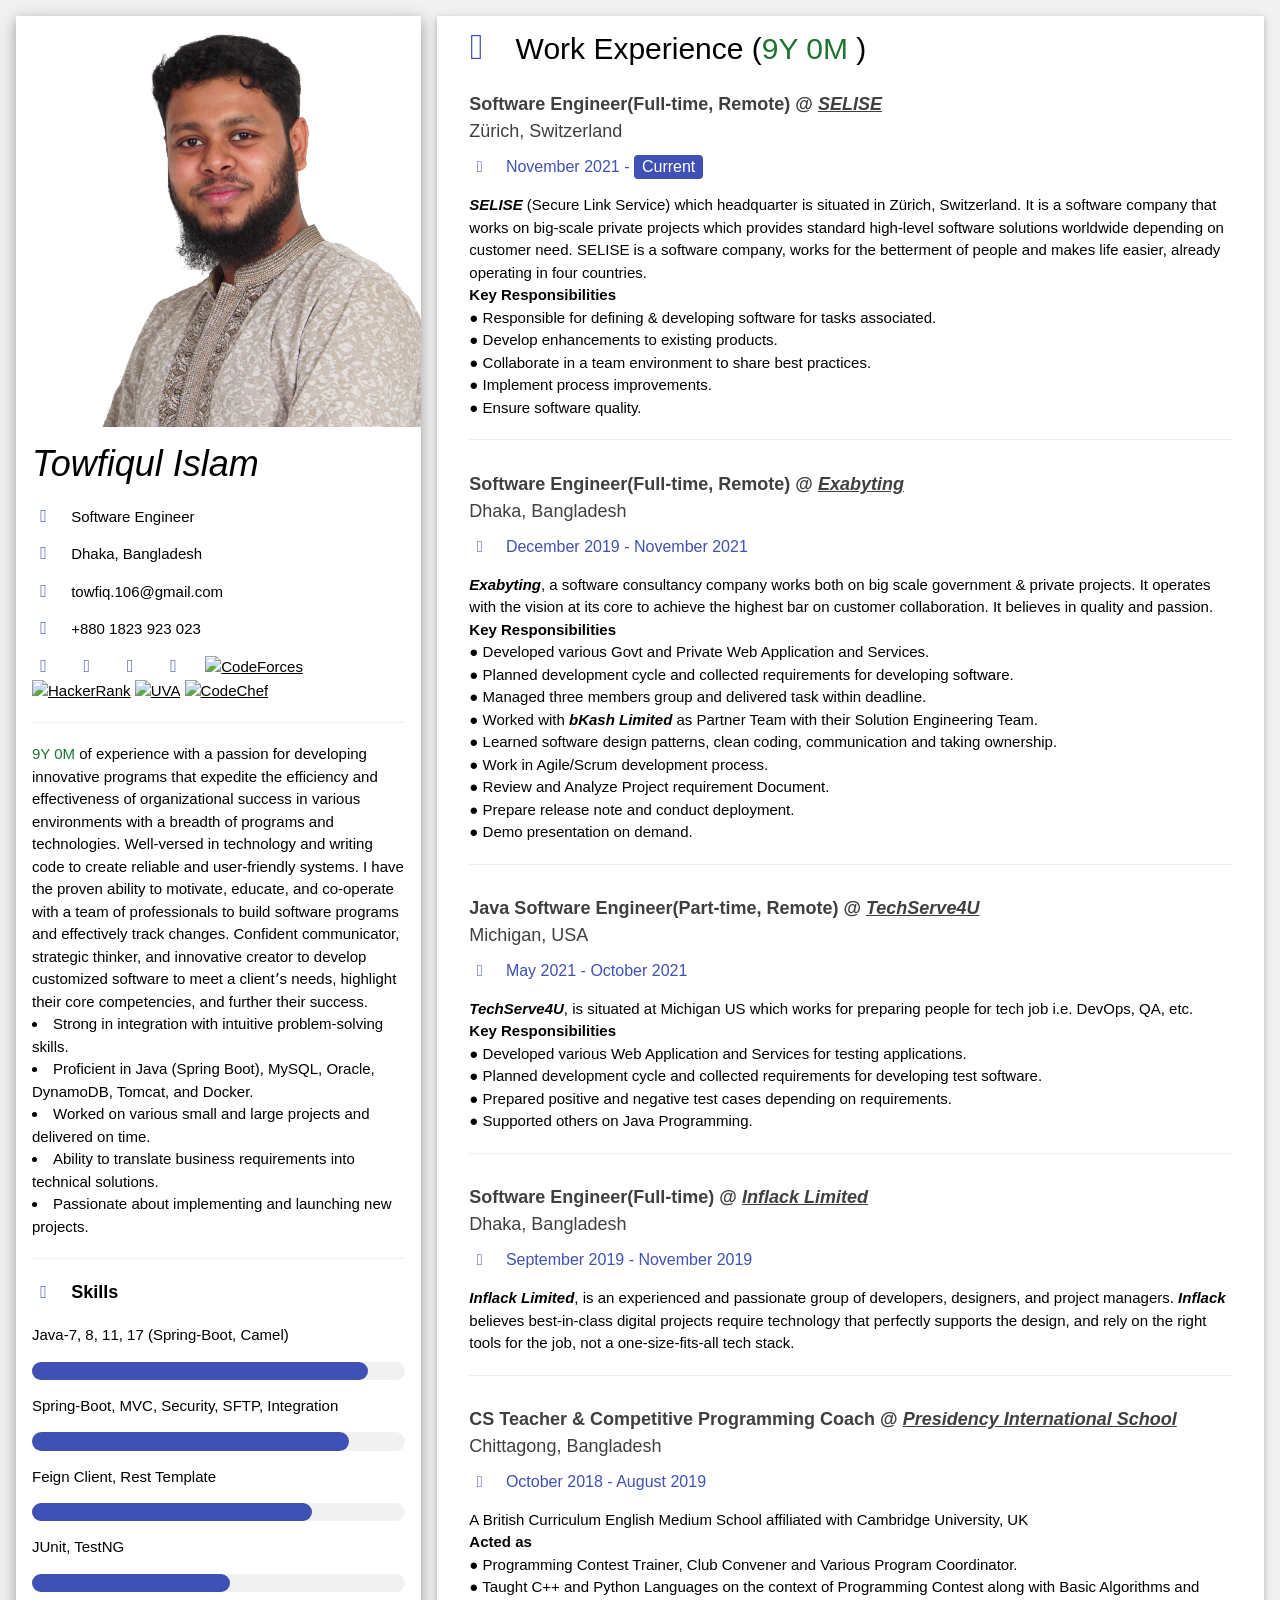
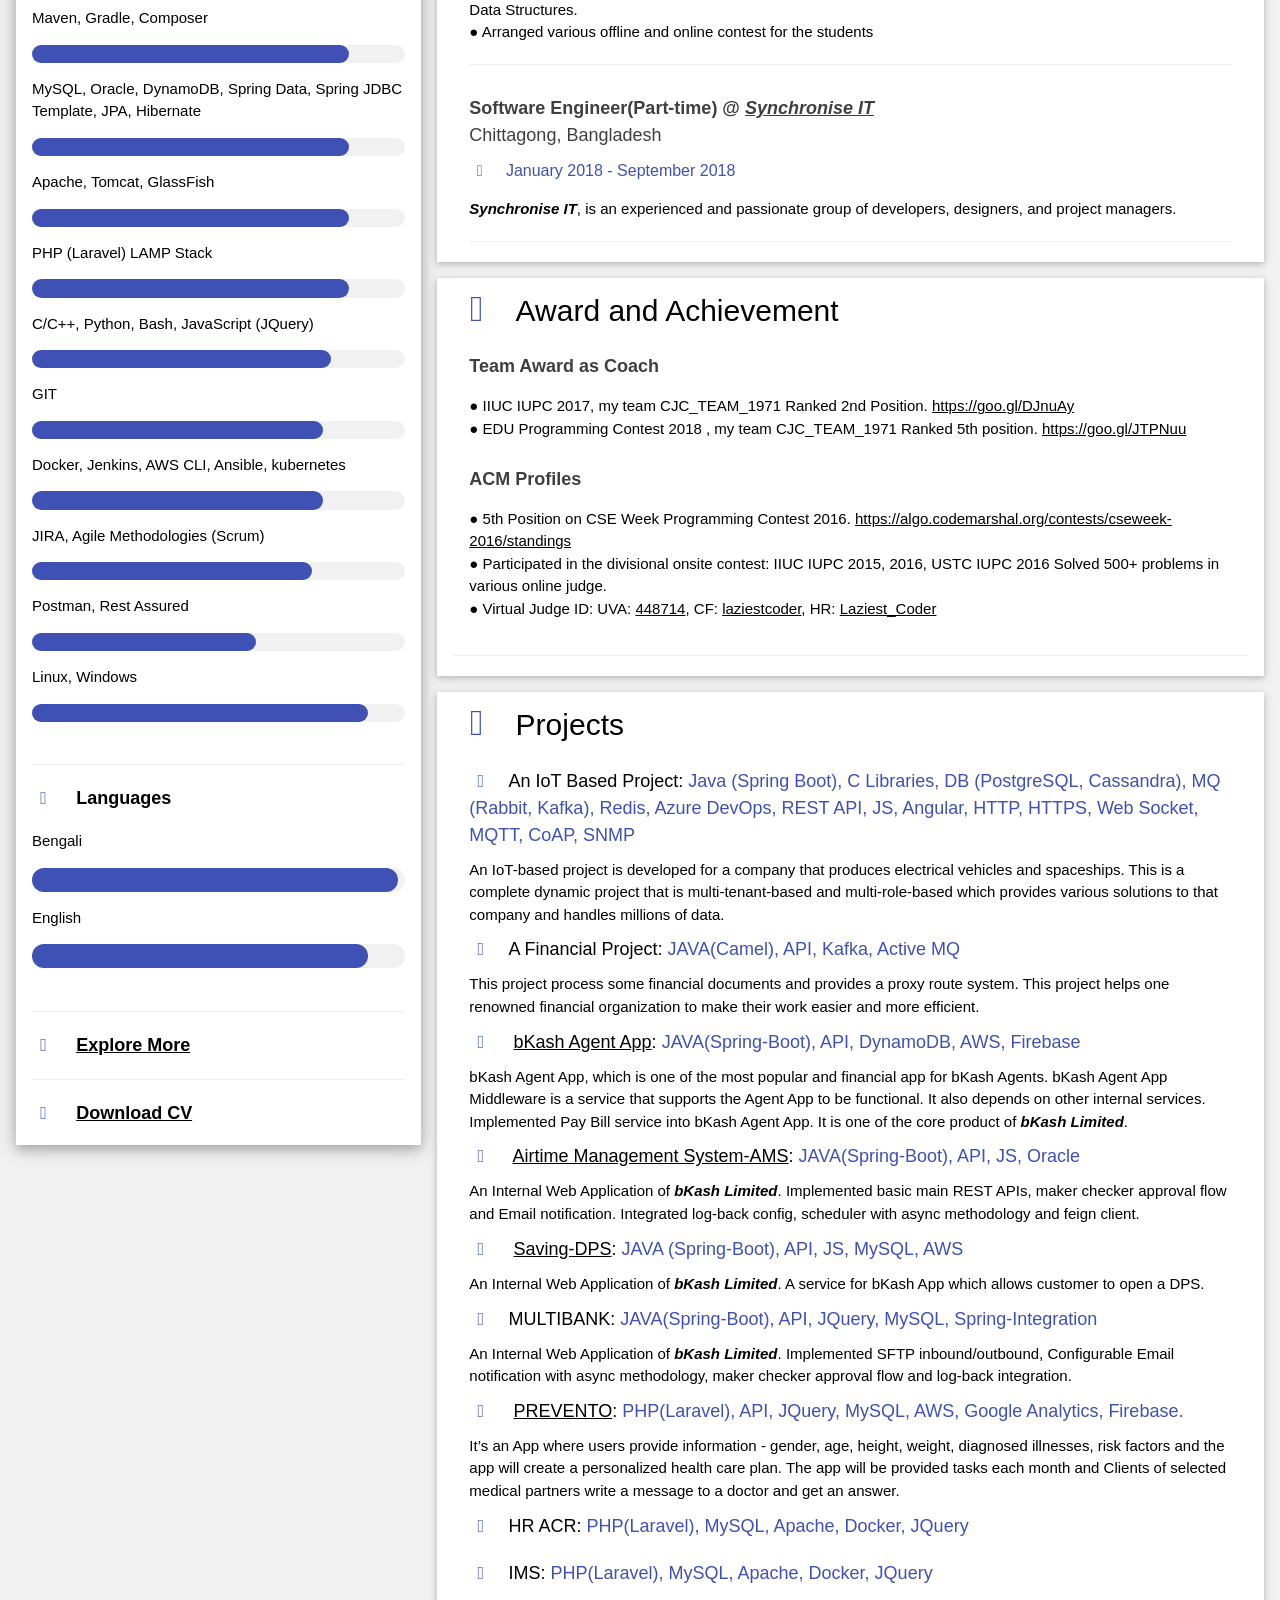
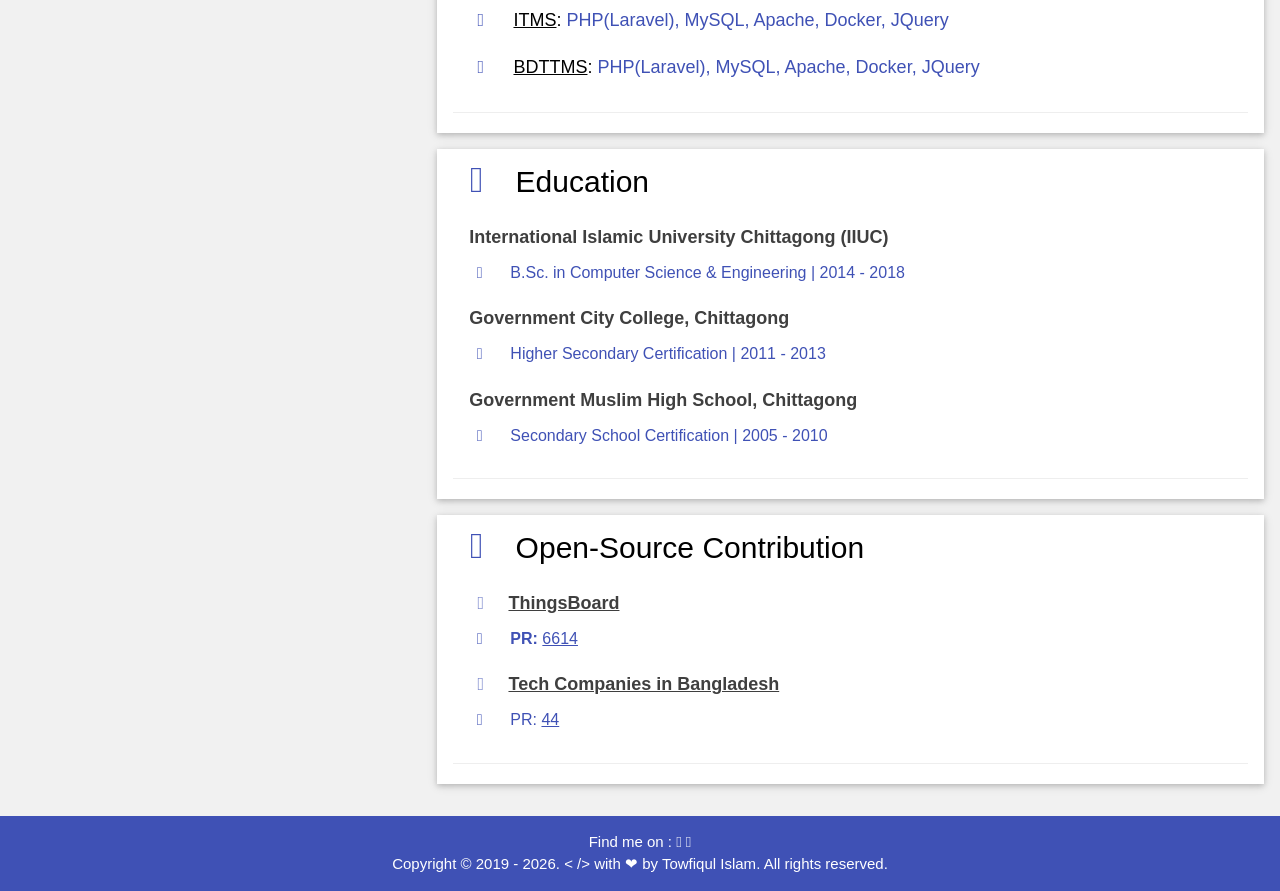
==== commit 761434dd: "added project name and open-source contribution section" ====
--- a/index.html
+++ b/index.html
@@ -1,154 +1,166 @@
-<!--<!DOCTYPE html>-->
-<!--<html lang="EN">-->
-<!--<head>-->
-<!--    <meta http-equiv="Content-Type" content="text/html; charset=UTF-8">-->
-<!--    <title> Towfiqul Islam - Software Engineer </title>-->
-<!--    <script src="https://use.fontawesome.com/5bed298019.js"></script>-->
-<!--    <meta name="viewport" content="width=device-width, initial-scale=1">-->
-<!--    <link rel="stylesheet" href="css/w3.css">-->
-<!--    <link rel="stylesheet" href="css/style.css">-->
-<!--    <link rel="stylesheet" href="css/font-awesome.min.css">-->
-<!--</head>-->
-<!--<body class="w3-light-grey">-->
+<!DOCTYPE html>
+<html lang="EN">
+<head>
+    <meta http-equiv="Content-Type" content="text/html; charset=UTF-8">
+    <title> Towfiqul Islam - Software Engineer </title>
+    <script src="https://use.fontawesome.com/5bed298019.js"></script>
+    <meta name="viewport" content="width=device-width, initial-scale=1">
+    <link rel="stylesheet" href="css/w3.css">
+    <link rel="stylesheet" href="css/style.css">
+    <link rel="stylesheet" href="css/font-awesome.min.css">
+</head>
+<body class="w3-light-grey">
 
-<!--&lt;!&ndash; Page Container &ndash;&gt;-->
-<!--<div class="w3-content w3-margin-top" style="max-width:1400px;">-->
+<!-- Page Container -->
+<div class="w3-content w3-margin-top" style="max-width:1400px;">
 
-<!--    &lt;!&ndash; The Grid &ndash;&gt;-->
-<!--    <div class="w3-row-padding">-->
+    <!-- The Grid -->
+    <div class="w3-row-padding">
 
-<!--        &lt;!&ndash; Left Column &ndash;&gt;-->
-<!--        <div class="w3-third">-->
+        <!-- Left Column -->
+        <div class="w3-third">
 
-<!--            <div class="w3-white w3-text-black w3-card-4">-->
-<!--                <div class="w3-display-container">-->
-<!--                    <a href="https://laziestcoder.github.io"><img src="Towfiqul_Islam.png" style="width:100%"-->
-<!--                                                                  id="profile_image" alt="Towfiqul Islam"-->
-<!--                                                                  title="Towfiqul Islam"></a>-->
-<!--                </div>-->
-<!--                <div class="w3-container">-->
+            <div class="w3-white w3-text-black w3-card-4">
+                <div class="w3-display-container">
+                    <a href="https://laziestcoder.github.io"><img src="Towfiqul_Islam.png" style="width:100%"
+                                                                  id="profile_image" alt="Towfiqul Islam"
+                                                                  title="Towfiqul Islam"></a>
+                </div>
+                <div class="w3-container">
 
-<!--                    <div personal-info-html="html/personal-info.html"></div>-->
-<!--                    <span style="color: #1c7430" id="totalExperienceSummary">0</span> of experience with a passion for-->
-<!--                    developing innovative programs that expedite the efficiency and effectiveness of organizational-->
-<!--                    success in various environments with a breadth of programs and technologies. Well-versed in-->
-<!--                    technology and writing code to create reliable and user-friendly systems. I have the proven ability-->
-<!--                    to motivate, educate, and co-operate with a team of professionals to build software programs and-->
-<!--                    effectively track changes. Confident communicator, strategic thinker, and innovative creator to-->
-<!--                    develop customized software to meet a clientʼs needs, highlight their core competencies, and further-->
-<!--                    their success.-->
-<!--                    <li>Strong in integration with intuitive problem-solving skills.</li>-->
-<!--                    <li>Proficient in Java (Spring Boot), MySQL, Oracle, DynamoDB, Tomcat, and Docker.</li>-->
-<!--                    <li>Worked on various small and large projects and delivered on time.</li>-->
-<!--                    <li>Ability to translate business requirements into technical solutions.</li>-->
-<!--                    <li>Passionate about implementing and launching new projects.</li>-->
-<!--                    <hr>-->
+                    <div personal-info-html="html/personal-info.html"></div>
+                    <span style="color: #1c7430" id="totalExperienceSummary">0</span> of experience with a passion for
+                    developing innovative programs that expedite the efficiency and effectiveness of organizational
+                    success in various environments with a breadth of programs and technologies. Well-versed in
+                    technology and writing code to create reliable and user-friendly systems. I have the proven ability
+                    to motivate, educate, and co-operate with a team of professionals to build software programs and
+                    effectively track changes. Confident communicator, strategic thinker, and innovative creator to
+                    develop customized software to meet a clientʼs needs, highlight their core competencies, and further
+                    their success.
+                    <li>Strong in integration with intuitive problem-solving skills.</li>
+                    <li>Proficient in Java (Spring Boot), MySQL, Oracle, DynamoDB, Tomcat, and Docker.</li>
+                    <li>Worked on various small and large projects and delivered on time.</li>
+                    <li>Ability to translate business requirements into technical solutions.</li>
+                    <li>Passionate about implementing and launching new projects.</li>
+                    <hr>
 
-<!--                    <p class="w3-large"><b><i class="fa fa-asterisk fa-fw w3-margin-right w3-text-indigo"></i>Skills</b>-->
-<!--                    </p>-->
+                    <p class="w3-large"><b><i class="fa fa-asterisk fa-fw w3-margin-right w3-text-indigo"></i>Skills</b>
+                    </p>
 
-<!--                    <div skills-html="html/skills.html"></div>-->
+                    <div skills-html="html/skills.html"></div>
 
-<!--                    <div languages-html="html/languages.html"></div>-->
+                    <div languages-html="html/languages.html"></div>
 
-<!--                    <p class="w3-large w3-text-theme"><b>-->
-<!--                        <i class="fa fa-bars fa-fw w3-margin-right w3-text-indigo"></i>-->
-<!--                        <a target="_blank" href="cv.html">Explore More</a></b>-->
-<!--                    <hr>-->
+                    <p class="w3-large w3-text-theme"><b>
+                        <i class="fa fa-bars fa-fw w3-margin-right w3-text-indigo"></i>
+                        <a target="_blank" href="cv.html">Explore More</a></b>
+                    <hr>
 
-<!--                    <p class="w3-large w3-text-theme"><b>-->
-<!--                        <i class="fa fa-file fa-fw w3-margin-right w3-text-indigo"></i>-->
-<!--                        <a target="_blank" href="Towfiqul_Islam.pdf">Download CV</a></b>-->
-<!--                    </p>-->
+                    <p class="w3-large w3-text-theme"><b>
+                        <i class="fa fa-file fa-fw w3-margin-right w3-text-indigo"></i>
+                        <a target="_blank" href="Towfiqul_Islam.pdf">Download CV</a></b>
+                    </p>
 
-<!--                </div>-->
-<!--            </div>-->
+                </div>
+            </div>
 
-<!--            &lt;!&ndash; End Left Column &ndash;&gt;-->
-<!--        </div>-->
+            <!-- End Left Column -->
+        </div>
 
-<!--        <div class="w3-twothird">-->
+        <div class="w3-twothird">
 
-<!--            &lt;!&ndash; Experience &ndash;&gt;-->
+            <!-- Experience -->
 
-<!--            <div class="w3-container w3-card w3-white w3-margin-bottom">-->
-<!--                <h2 class="w3-text-black"><i-->
-<!--                        class="fa fa-suitcase fa-fw w3-margin-right w3-xxlarge w3-text-indigo"></i>Work Experience-->
-<!--                    (<span style="color: #1c7430" id="totalExperienceMain">0</span>)</h2>-->
+            <div class="w3-container w3-card w3-white w3-margin-bottom">
+                <h2 class="w3-text-black"><i
+                        class="fa fa-suitcase fa-fw w3-margin-right w3-xxlarge w3-text-indigo"></i>Work Experience
+                    (<span style="color: #1c7430" id="totalExperienceMain">0</span>)</h2>
 
-<!--                <div work-experience-html="html/work-experience.html"></div>-->
+                <div work-experience-html="html/work-experience.html"></div>
 
-<!--            </div>-->
-<!--            &lt;!&ndash; End Experience &ndash;&gt;-->
+            </div>
+            <!-- End Experience -->
 
-<!--            &lt;!&ndash; Award Achievement &ndash;&gt;-->
+            <!-- Award Achievement -->
 
-<!--            <div class="w3-container w3-card w3-white w3-margin-bottom">-->
+            <div class="w3-container w3-card w3-white w3-margin-bottom">
 
-<!--                <h2 class="w3-text-black"><i-->
-<!--                        class="fa fa-trophy fa-fw w3-margin-right w3-xxlarge w3-text-indigo"></i>Award and Achievement-->
-<!--                </h2>-->
+                <h2 class="w3-text-black"><i
+                        class="fa fa-trophy fa-fw w3-margin-right w3-xxlarge w3-text-indigo"></i>Award and Achievement
+                </h2>
 
-<!--                <div award-achievement-html="html/award-achievement.html"></div>-->
+                <div award-achievement-html="html/award-achievement.html"></div>
 
-<!--            </div>-->
+            </div>
 
-<!--            &lt;!&ndash; End Award Achievement &ndash;&gt;-->
+            <!-- End Award Achievement -->
 
-<!--            &lt;!&ndash; Projects &ndash;&gt;-->
-<!--            <div class="w3-container w3-card w3-white w3-margin-bottom">-->
+            <!-- Projects -->
+            <div class="w3-container w3-card w3-white w3-margin-bottom">
 
-<!--                <h2 class="w3-text-black"><i-->
-<!--                        class="fa fa-product-hunt fa-fw w3-margin-right w3-xxlarge w3-text-indigo"></i>Projects</h2>-->
+                <h2 class="w3-text-black"><i
+                        class="fa fa-product-hunt fa-fw w3-margin-right w3-xxlarge w3-text-indigo"></i>Projects</h2>
 
-<!--                <div projects-html="html/projects.html"></div>-->
+                <div projects-html="html/projects.html"></div>
 
-<!--            </div>-->
+            </div>
 
-<!--            &lt;!&ndash; End Projects &ndash;&gt;-->
+            <!-- End Projects -->
 
-<!--            &lt;!&ndash; Education &ndash;&gt;-->
-<!--            <div class="w3-container w3-card w3-white w3-margin-bottom">-->
+            <!-- Education -->
+            <div class="w3-container w3-card w3-white w3-margin-bottom">
 
-<!--                <h2 class="w3-text-black"><i-->
-<!--                        class="fa fa-certificate fa-fw w3-margin-right w3-xxlarge w3-text-indigo"></i>Education</h2>-->
+                <h2 class="w3-text-black"><i
+                        class="fa fa-certificate fa-fw w3-margin-right w3-xxlarge w3-text-indigo"></i>Education</h2>
 
-<!--                <div education-html="html/education.html"></div>-->
-<!--            </div>-->
+                <div education-html="html/education.html"></div>
+            </div>
 
-<!--            &lt;!&ndash; End Education &ndash;&gt;-->
+            <!-- End Education -->
 
-<!--        </div>-->
+            <!-- Open-Source Contribution -->
+            <div class="w3-container w3-card w3-white w3-margin-bottom">
+
+                <h2 class="w3-text-black"><i
+                        class="fa fa-git-square fa-fw w3-margin-right w3-xxlarge w3-text-indigo"></i>Open-Source Contribution</h2>
+
+                <div open-source-contribution="html/open-source-contribution.html"></div>
+            </div>
+
+            <!-- End Education -->
+
+        </div>
 
 
-<!--    </div>-->
+    </div>
 
-<!--    &lt;!&ndash; End Page Container &ndash;&gt;-->
-<!--</div>-->
+    <!-- End Page Container -->
+</div>
 
-<!--<footer class="w3-container w3-indigo w3-center w3-margin-top">-->
-<!--    <p>Find me on :-->
-<!--        <a target='_blank' href="https://fb.com/towfiq.106"><i class="fa fa-facebook-official w3-hover-opacity"></i></a>-->
-<!--        <a target='_blank' href="https://twitter.com/TowfiqIslam"><i class="fa fa-twitter w3-hover-opacity"></i></a>-->
-<!--        <br>-->
-<!--        Copyright &copy; 2019 - <span id="currentYear">2020</span>. < /> with &#10084; by-->
-<!--        <a target="_blank" href="http://github.com/laziestcoder"-->
-<!--           style="text-decoration: none; color: #FFFFFF;">Towfiqul Islam</a>. All rights reserved.-->
-<!--    </p>-->
+<footer class="w3-container w3-indigo w3-center w3-margin-top">
+    <p>Find me on :
+        <a target='_blank' href="https://fb.com/towfiq.106"><i class="fa fa-facebook-official w3-hover-opacity"></i></a>
+        <a target='_blank' href="https://twitter.com/TowfiqIslam"><i class="fa fa-twitter w3-hover-opacity"></i></a>
+        <br>
+        Copyright &copy; 2019 - <span id="currentYear">2020</span>. < /> with &#10084; by
+        <a target="_blank" href="http://github.com/laziestcoder"
+           style="text-decoration: none; color: #FFFFFF;">Towfiqul Islam</a>. All rights reserved.
+    </p>
 
-<!--</footer>-->
+</footer>
 
-<!--<script type="application/javascript" src="https://ajax.googleapis.com/ajax/libs/jquery/3.5.1/jquery.min.js"></script>-->
-<!--<script type="application/javascript" src="js/towfiq.js"></script>-->
-<!--<script>-->
-<!--    includeHTML("personal-info-html");-->
-<!--    includeHTML("skills-html");-->
-<!--    includeHTML("languages-html");-->
-<!--    includeHTML("work-experience-html");-->
-<!--    includeHTML("award-achievement-html");-->
-<!--    includeHTML("projects-html");-->
-<!--    includeHTML("education-html");-->
-<!--</script>-->
+<script type="application/javascript" src="https://ajax.googleapis.com/ajax/libs/jquery/3.5.1/jquery.min.js"></script>
+<script type="application/javascript" src="js/towfiq.js"></script>
+<script>
+    includeHTML("personal-info-html");
+    includeHTML("skills-html");
+    includeHTML("languages-html");
+    includeHTML("work-experience-html");
+    includeHTML("award-achievement-html");
+    includeHTML("projects-html");
+    includeHTML("education-html");
+    includeHTML("open-source-contribution");
+</script>
 
-<!--</body>-->
-<!--</html>-->
+</body>
+</html>
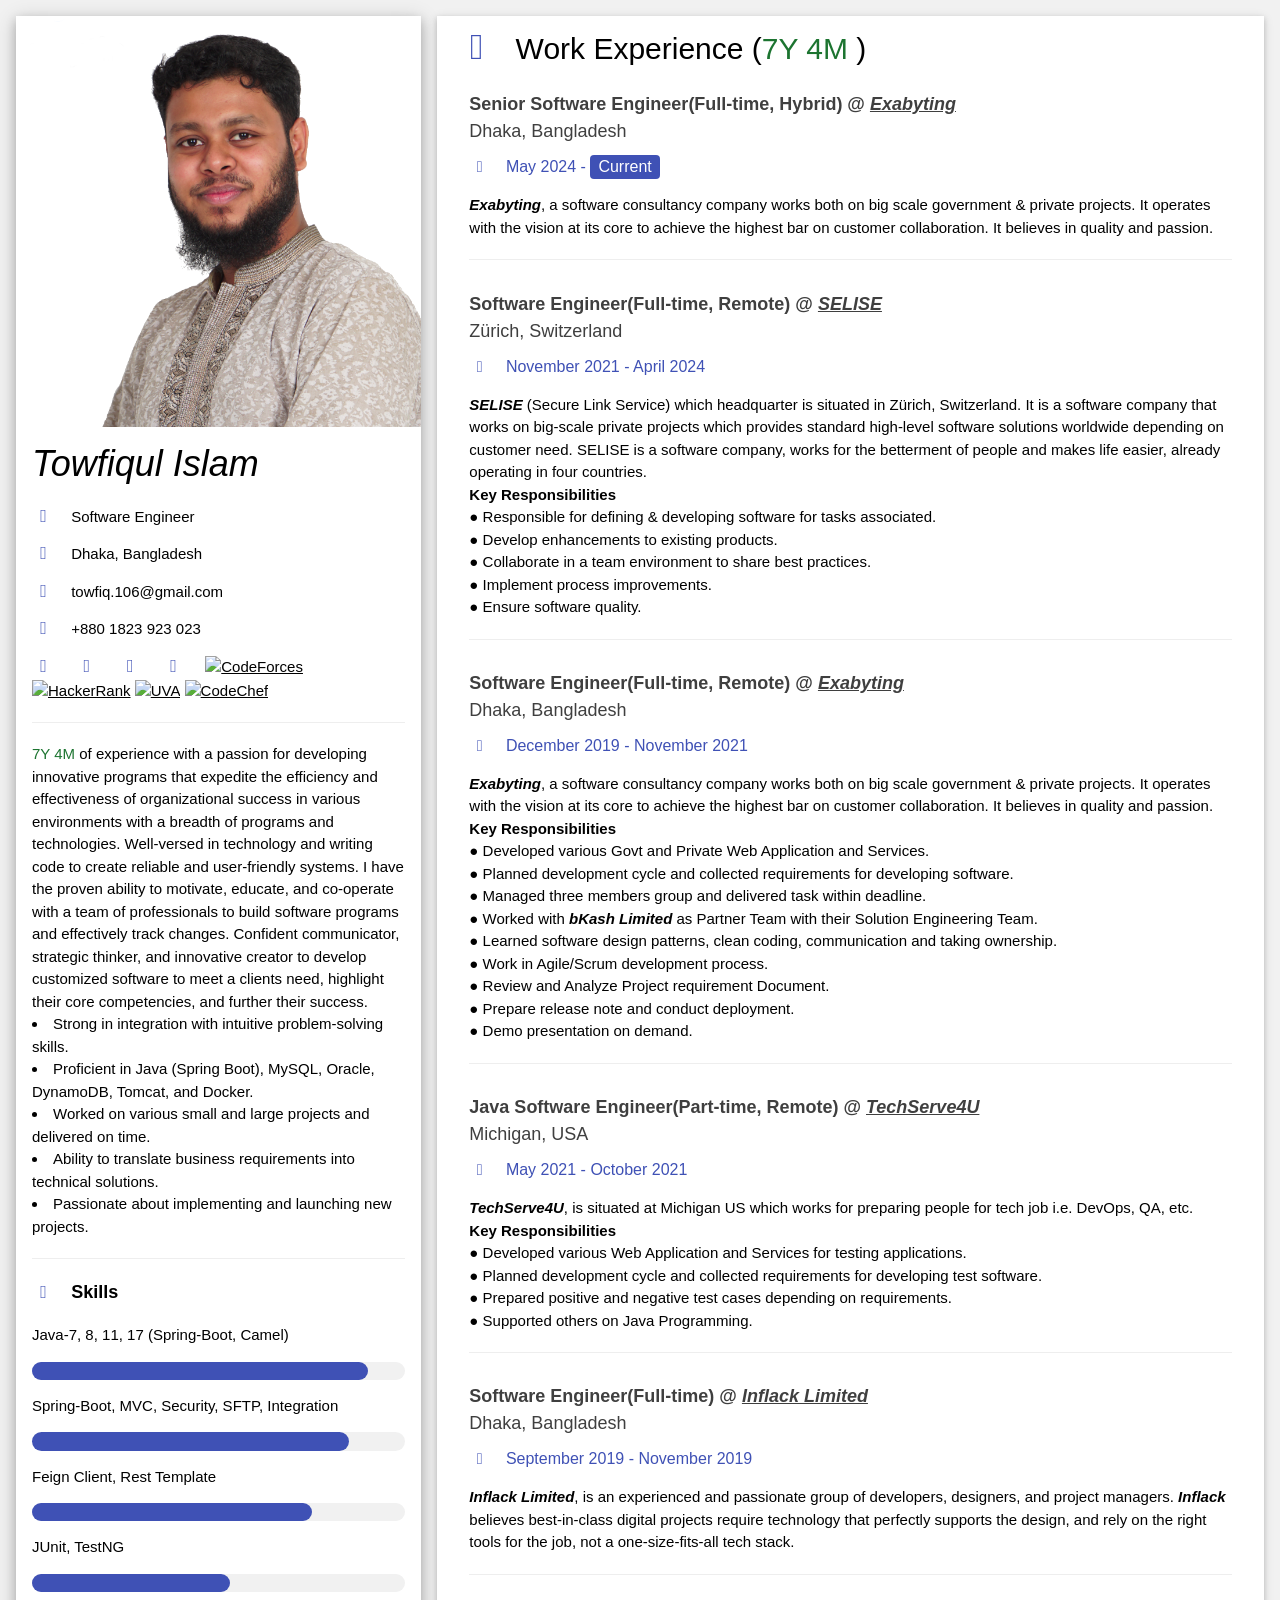
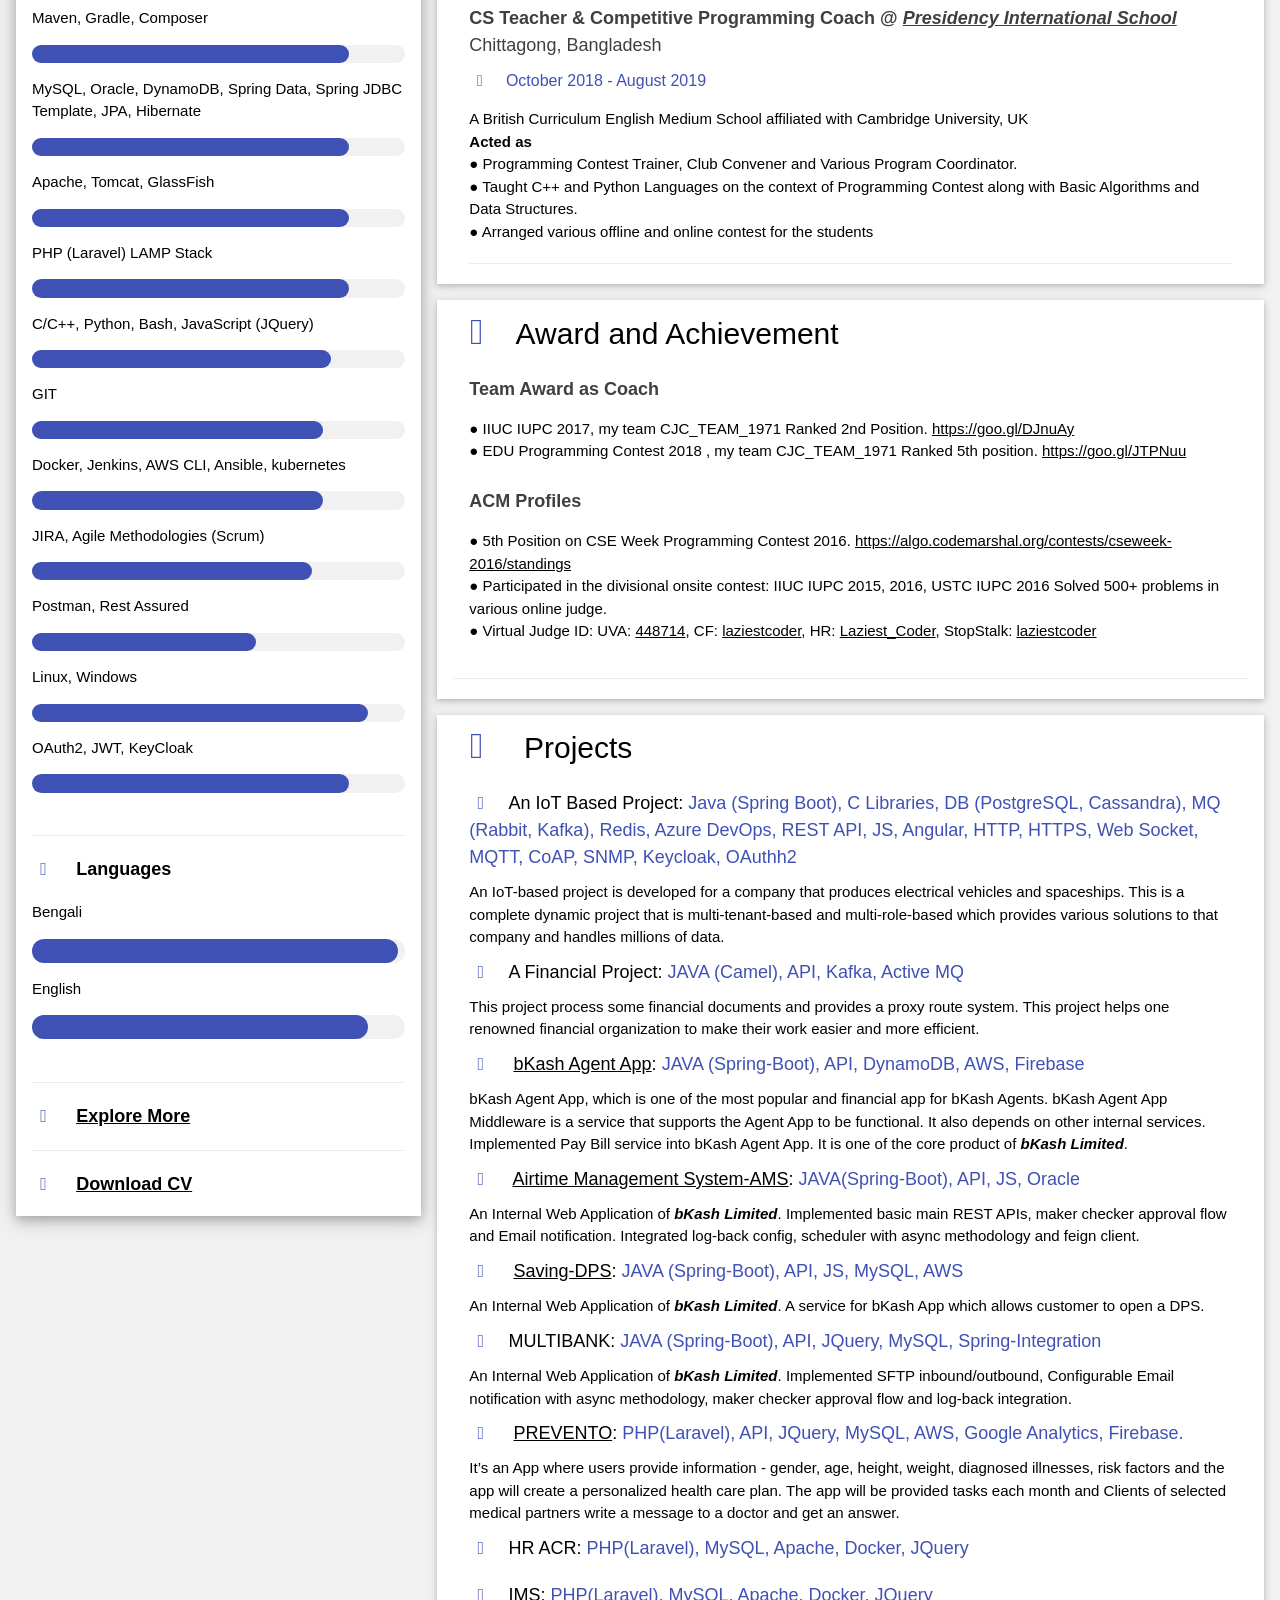
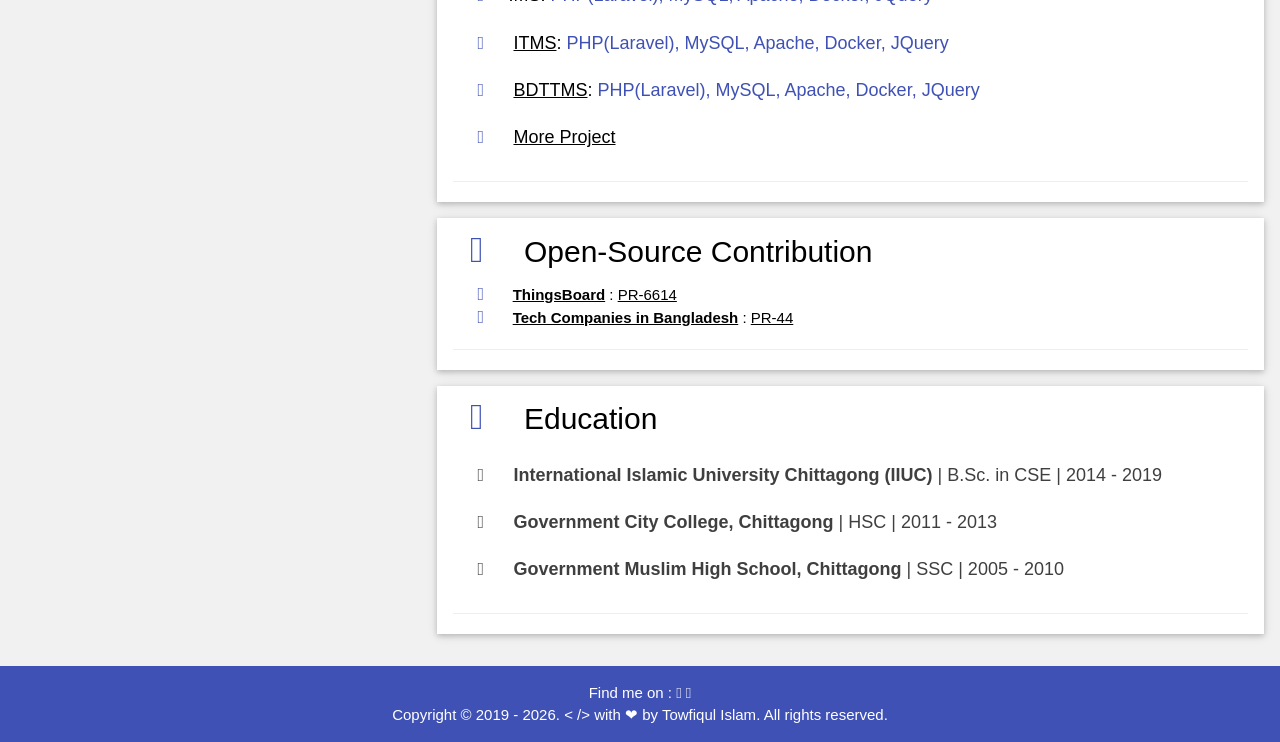
==== commit 2d428863: "update profile and add makefile" ====
--- a/index.html
+++ b/index.html
@@ -13,21 +13,17 @@
 
 <!-- Page Container -->
 <div class="w3-content w3-margin-top" style="max-width:1400px;">
-
     <!-- The Grid -->
     <div class="w3-row-padding">
-
         <!-- Left Column -->
         <div class="w3-third">
-
             <div class="w3-white w3-text-black w3-card-4">
                 <div class="w3-display-container">
-                    <a href="https://laziestcoder.github.io"><img src="Towfiqul_Islam.png" style="width:100%"
-                                                                  id="profile_image" alt="Towfiqul Islam"
-                                                                  title="Towfiqul Islam"></a>
+                    <a href="https://laziestcoder.github.io">
+                        <img src="Towfiqul_Islam.png" style="width:100%" id="profile_image" alt="Towfiqul Islam" title="Towfiqul Islam">
+                    </a>
                 </div>
                 <div class="w3-container">
-
                     <div personal-info-html="html/personal-info.html"></div>
                     <span style="color: #1c7430" id="totalExperienceSummary">0</span> of experience with a passion for
                     developing innovative programs that expedite the efficiency and effectiveness of organizational
@@ -35,7 +31,7 @@
                     technology and writing code to create reliable and user-friendly systems. I have the proven ability
                     to motivate, educate, and co-operate with a team of professionals to build software programs and
                     effectively track changes. Confident communicator, strategic thinker, and innovative creator to
-                    develop customized software to meet a clientʼs needs, highlight their core competencies, and further
+                    develop customized software to meet a clients need, highlight their core competencies, and further
                     their success.
                     <li>Strong in integration with intuitive problem-solving skills.</li>
                     <li>Proficient in Java (Spring Boot), MySQL, Oracle, DynamoDB, Tomcat, and Docker.</li>
@@ -43,97 +39,70 @@
                     <li>Ability to translate business requirements into technical solutions.</li>
                     <li>Passionate about implementing and launching new projects.</li>
                     <hr>
-
                     <p class="w3-large"><b><i class="fa fa-asterisk fa-fw w3-margin-right w3-text-indigo"></i>Skills</b>
                     </p>
-
                     <div skills-html="html/skills.html"></div>
-
                     <div languages-html="html/languages.html"></div>
-
                     <p class="w3-large w3-text-theme"><b>
                         <i class="fa fa-bars fa-fw w3-margin-right w3-text-indigo"></i>
                         <a target="_blank" href="cv.html">Explore More</a></b>
                     <hr>
-
                     <p class="w3-large w3-text-theme"><b>
                         <i class="fa fa-file fa-fw w3-margin-right w3-text-indigo"></i>
                         <a target="_blank" href="Towfiqul_Islam.pdf">Download CV</a></b>
                     </p>
-
                 </div>
             </div>
-
             <!-- End Left Column -->
         </div>
-
         <div class="w3-twothird">
-
             <!-- Experience -->
-
             <div class="w3-container w3-card w3-white w3-margin-bottom">
                 <h2 class="w3-text-black"><i
                         class="fa fa-suitcase fa-fw w3-margin-right w3-xxlarge w3-text-indigo"></i>Work Experience
                     (<span style="color: #1c7430" id="totalExperienceMain">0</span>)</h2>
-
                 <div work-experience-html="html/work-experience.html"></div>
-
             </div>
             <!-- End Experience -->
 
             <!-- Award Achievement -->
-
             <div class="w3-container w3-card w3-white w3-margin-bottom">
-
-                <h2 class="w3-text-black"><i
-                        class="fa fa-trophy fa-fw w3-margin-right w3-xxlarge w3-text-indigo"></i>Award and Achievement
+                <h2 class="w3-text-black">
+                    <i class="fa fa-trophy fa-fw w3-margin-right w3-xxlarge w3-text-indigo"></i>Award and Achievement
                 </h2>
-
                 <div award-achievement-html="html/award-achievement.html"></div>
-
             </div>
-
             <!-- End Award Achievement -->
 
             <!-- Projects -->
             <div class="w3-container w3-card w3-white w3-margin-bottom">
-
-                <h2 class="w3-text-black"><i
-                        class="fa fa-product-hunt fa-fw w3-margin-right w3-xxlarge w3-text-indigo"></i>Projects</h2>
-
+                <h2 class="w3-text-black"><i class="fa fa-product-hunt fa-fw w3-margin-right w3-xxlarge w3-text-indigo"></i>
+                    Projects
+                </h2>
                 <div projects-html="html/projects.html"></div>
-
             </div>
-
             <!-- End Projects -->
-
-            <!-- Education -->
-            <div class="w3-container w3-card w3-white w3-margin-bottom">
-
-                <h2 class="w3-text-black"><i
-                        class="fa fa-certificate fa-fw w3-margin-right w3-xxlarge w3-text-indigo"></i>Education</h2>
-
-                <div education-html="html/education.html"></div>
-            </div>
-
-            <!-- End Education -->
 
             <!-- Open-Source Contribution -->
             <div class="w3-container w3-card w3-white w3-margin-bottom">
 
-                <h2 class="w3-text-black"><i
-                        class="fa fa-git-square fa-fw w3-margin-right w3-xxlarge w3-text-indigo"></i>Open-Source Contribution</h2>
-
+                <h2 class="w3-text-black"><i class="fa fa-git-square fa-fw w3-margin-right w3-xxlarge w3-text-indigo"></i>
+                    Open-Source Contribution
+                </h2>
                 <div open-source-contribution="html/open-source-contribution.html"></div>
             </div>
+            <!-- End Open-Source Contribution -->
 
+            <!-- Education -->
+            <div class="w3-container w3-card w3-white w3-margin-bottom">
+                <h2 class="w3-text-black"><i class="fa fa-certificate fa-fw w3-margin-right w3-xxlarge w3-text-indigo"></i>
+                    Education
+                </h2>
+                <div education-html="html/education.html"></div>
+            </div>
             <!-- End Education -->
-
         </div>
-
-
     </div>
-
     <!-- End Page Container -->
 </div>
 
@@ -158,8 +127,8 @@
     includeHTML("work-experience-html");
     includeHTML("award-achievement-html");
     includeHTML("projects-html");
+    includeHTML("open-source-contribution");
     includeHTML("education-html");
-    includeHTML("open-source-contribution");
 </script>
 
 </body>
